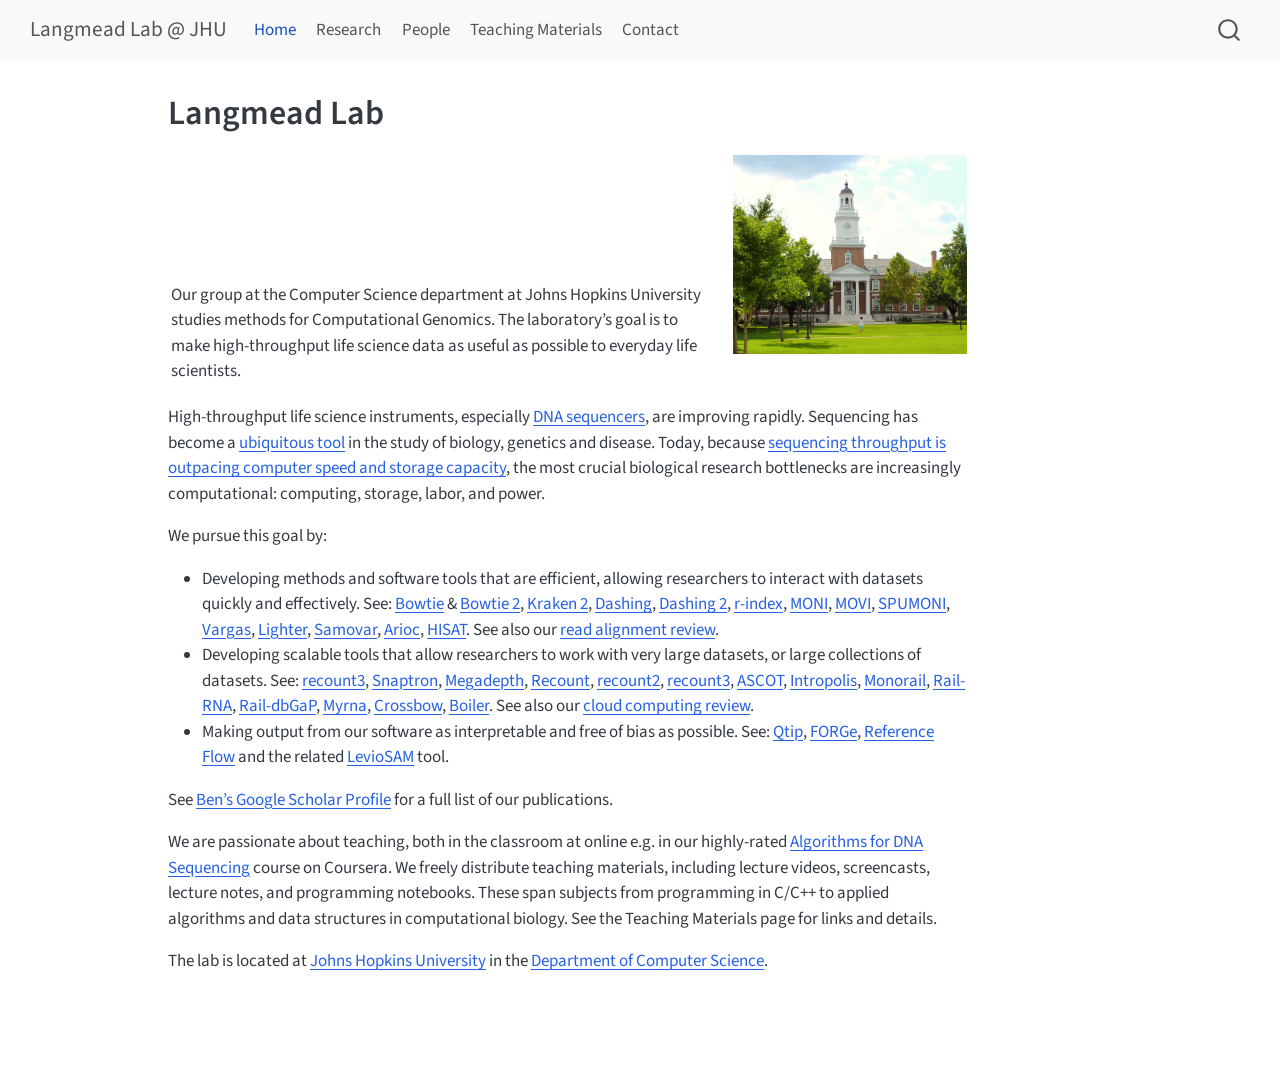
==== index.html @ 1653a985 "Built site for gh-pages" ====
<!DOCTYPE html>
<html xmlns="http://www.w3.org/1999/xhtml" lang="en" xml:lang="en"><head>

<meta charset="utf-8">
<meta name="generator" content="quarto-1.9.37">

<meta name="viewport" content="width=device-width, initial-scale=1.0, user-scalable=yes">


<title>Langmead Lab @ JHU</title>
<style>
/* Default styles provided by pandoc.
** See https://pandoc.org/MANUAL.html#variables-for-html for config info.
*/
code{white-space: pre-wrap;}
span.smallcaps{font-variant: small-caps;}
div.columns{display: flex; gap: min(4vw, 1.5em);}
div.column{flex: auto; overflow-x: auto;}
div.hanging-indent{margin-left: 1.5em; text-indent: -1.5em;}
ul.task-list{list-style: none;}
ul.task-list li input[type="checkbox"] {
  width: 0.8em;
  margin: 0 0.8em 0.2em -1em; /* quarto-specific, see https://github.com/quarto-dev/quarto-cli/issues/4556 */ 
  vertical-align: middle;
}
</style>


<script src="site_libs/quarto-nav/quarto-nav.js"></script>
<script src="site_libs/quarto-nav/headroom.min.js"></script>
<script src="site_libs/clipboard/clipboard.min.js"></script>
<script src="site_libs/quarto-search/autocomplete.umd.js"></script>
<script src="site_libs/quarto-search/fuse.min.js"></script>
<script src="site_libs/quarto-search/quarto-search.js"></script>
<meta name="quarto:offset" content="./">
<script src="site_libs/quarto-html/quarto.js" type="module"></script>
<script src="site_libs/quarto-html/tabsets/tabsets.js" type="module"></script>
<script src="site_libs/quarto-html/popper.min.js"></script>
<script src="site_libs/quarto-html/tippy.umd.min.js"></script>
<script src="site_libs/quarto-html/anchor.min.js"></script>
<link href="site_libs/quarto-html/tippy.css" rel="stylesheet">
<link href="site_libs/quarto-html/quarto-syntax-highlighting-7f8f88aac4f3542376d5c11b86a4c14d.css" rel="stylesheet" id="quarto-text-highlighting-styles">
<script src="site_libs/bootstrap/bootstrap.min.js"></script>
<link href="site_libs/bootstrap/bootstrap-icons.css" rel="stylesheet">
<link href="site_libs/bootstrap/bootstrap-3e7735b7b22659e5fa437aca0bb49075.min.css" rel="stylesheet" append-hash="true" id="quarto-bootstrap" data-mode="light">
<script id="quarto-search-options" type="application/json">{
  "location": "navbar",
  "copy-button": false,
  "collapse-after": 3,
  "panel-placement": "end",
  "type": "overlay",
  "limit": 50,
  "keyboard-shortcut": [
    "f",
    "/",
    "s"
  ],
  "show-item-context": false,
  "language": {
    "search-no-results-text": "No results",
    "search-matching-documents-text": "matching documents",
    "search-copy-link-title": "Copy link to search",
    "search-hide-matches-text": "Hide additional matches",
    "search-more-match-text": "more match in this document",
    "search-more-matches-text": "more matches in this document",
    "search-clear-button-title": "Clear",
    "search-text-placeholder": "",
    "search-detached-cancel-button-title": "Cancel",
    "search-submit-button-title": "Submit",
    "search-label": "Search"
  }
}</script>


<link rel="stylesheet" href="styles.css">
</head>

<body class="nav-fixed quarto-light">

<div id="quarto-search-results"></div>
  <header id="quarto-header" class="headroom fixed-top">
    <nav class="navbar navbar-expand-lg " data-bs-theme="dark">
      <div class="navbar-container container-fluid">
      <div class="navbar-brand-container mx-auto">
    <a class="navbar-brand" href="./index.html">
    <span class="navbar-title">Langmead Lab @ JHU</span>
    </a>
  </div>
            <div id="quarto-search" class="" title="Search"></div>
          <button class="navbar-toggler" type="button" data-bs-toggle="collapse" data-bs-target="#navbarCollapse" aria-controls="navbarCollapse" role="menu" aria-expanded="false" aria-label="Toggle navigation" onclick="if (window.quartoToggleHeadroom) { window.quartoToggleHeadroom(); }">
  <span class="navbar-toggler-icon"></span>
</button>
          <div class="collapse navbar-collapse" id="navbarCollapse">
            <ul class="navbar-nav navbar-nav-scroll me-auto">
  <li class="nav-item">
    <a class="nav-link active" href="./index.html" aria-current="page"> 
<span class="menu-text">Home</span></a>
  </li>  
  <li class="nav-item">
    <a class="nav-link" href="./research.html"> 
<span class="menu-text">Research</span></a>
  </li>  
  <li class="nav-item">
    <a class="nav-link" href="./people.html"> 
<span class="menu-text">People</span></a>
  </li>  
  <li class="nav-item">
    <a class="nav-link" href="./teaching.html"> 
<span class="menu-text">Teaching Materials</span></a>
  </li>  
  <li class="nav-item">
    <a class="nav-link" href="./contact.html"> 
<span class="menu-text">Contact</span></a>
  </li>  
</ul>
          </div> <!-- /navcollapse -->
            <div class="quarto-navbar-tools">
</div>
      </div> <!-- /container-fluid -->
    </nav>
</header>
<!-- content -->
<div id="quarto-content" class="quarto-container page-columns page-rows-contents page-layout-article page-navbar">
<!-- sidebar -->
<!-- margin-sidebar -->
    <div id="quarto-margin-sidebar" class="sidebar margin-sidebar zindex-bottom">
        
    </div>
<!-- main -->
<main class="content" id="quarto-document-content"><header id="title-block-header" class="quarto-title-block"><h1 class="title display-7">Langmead Lab</h1></header>




<div class="profile-header quarto-layout-panel" data-layout="[70,30]">
<div class="quarto-layout-row quarto-layout-valign-bottom">
<section id="langmead-lab" class="level1 quarto-layout-cell" style="flex-basis: 70.0%;justify-content: flex-start;">

<p>Our group at the Computer Science department at Johns Hopkins University studies methods for Computational Genomics. The laboratory’s goal is to make high-throughput life science data as useful as possible to everyday life scientists.</p>
</section>
<div class="quarto-layout-cell" style="flex-basis: 30.0%;justify-content: center;">
<div class="quarto-figure quarto-figure-center">
<figure class="figure">
<p><img src="images/JHU_image.jpg" class="profile-pic img-fluid quarto-figure quarto-figure-center figure-img"></p>
</figure>
</div>
</div>
</div>
</div>
<p>High-throughput life science instruments, especially <a href="http://en.wikipedia.org/wiki/DNA_sequencing">DNA sequencers</a>, are improving rapidly. Sequencing has become a <a href="http://www.nature.com/nrg/series/nextgeneration/index.html">ubiquitous tool</a> in the study of biology, genetics and disease. Today, because <a href="https://www.science.org/doi/10.1126/science.331.6018.728">sequencing throughput is outpacing computer speed and storage capacity</a>, the most crucial biological research bottlenecks are increasingly computational: computing, storage, labor, and power.</p>
<p>We pursue this goal by:</p>
<ul>
<li>Developing methods and software tools that are efficient, allowing researchers to interact with datasets quickly and effectively. See: <a href="http://bowtie-bio.sourceforge.net/">Bowtie</a> &amp; <a href="http://bowtie-bio.sourceforge.net/bowtie2">Bowtie 2</a>, <a href="https://github.com/DerrickWood/kraken2/wiki">Kraken 2</a>, <a href="https://github.com/dnbaker/dashing">Dashing</a>, <a href="https://github.com/dnbaker/dashing2">Dashing 2</a>, <a href="https://github.com/alshai/r-index">r-index</a>, <a href="https://github.com/maxrossi91/moni">MONI</a>, <a href="https://github.com/mohsenzakeri/Movi">MOVI</a>, <a href="https://github.com/oma219/spumoni" title="SPUMONI 1&amp;2">SPUMONI</a>, <a href="https://github.com/langmead-lab/vargas">Vargas</a>, <a href="https://github.com/mourisl/Lighter">Lighter</a>, <a href="https://github.com/cdarby/samovar">Samovar</a>, <a href="https://github.com/RWilton/Arioc">Arioc</a>, <a href="https://github.com/DaehwanKimLab/hisat">HISAT</a>. See also our <a href="https://www.annualreviews.org/doi/abs/10.1146/annurev-genom-090413-025358">read alignment review</a>.</li>
<li>Developing scalable tools that allow researchers to work with very large datasets, or large collections of datasets. See: <a href="https://rna.recount.bio/">recount3</a>, <a href="https://snaptron.cs.jhu.edu/">Snaptron</a>, <a href="https://github.com/ChristopherWilks/megadepth">Megadepth</a>, <a href="https://bowtie-bio.sourceforge.net/recount/">Recount</a>, <a href="https://jhubiostatistics.shinyapps.io/recount/">recount2</a>, <a href="https://rna.recount.bio/">recount3</a>, <a href="http://ascot.cs.jhu.edu/">ASCOT</a>, <a href="https://github.com/nellore/intropolis">Intropolis</a>, <a href="https://github.com/langmead-lab/monorail-external">Monorail</a>, <a href="https://github.com/nellore/rail">Rail-RNA</a>, <a href="https://github.com/nellore/rail-dbgap">Rail-dbGaP</a>, <a href="https://bowtie-bio.sourceforge.net/myrna/index.shtml">Myrna</a>, <a href="https://bowtie-bio.sourceforge.net/crossbow/index.shtml">Crossbow</a>, <a href="https://github.com/jpritt/boiler">Boiler</a>. See also our <a href="https://www.nature.com/articles/nrg.2017.113">cloud computing review</a>.</li>
<li>Making output from our software as interpretable and free of bias as possible. See: <a href="https://github.com/BenLangmead/qtip">Qtip</a>, <a href="https://github.com/langmead-lab/FORGe">FORGe</a>, <a href="https://github.com/langmead-lab/reference_flow">Reference Flow</a> and the related <a href="https://github.com/alshai/levioSAM">LevioSAM</a> tool.</li>
</ul>
<p>See <a href="https://scholar.google.com/citations?user=2JMaTKsAAAAJ&amp;hl=en">Ben’s Google Scholar Profile</a> for a full list of our publications.</p>
<p>We are passionate about teaching, both in the classroom at online e.g.&nbsp;in our highly-rated <a href="https://www.coursera.org/learn/dna-sequencing">Algorithms for DNA Sequencing</a> course on Coursera. We freely distribute teaching materials, including lecture videos, screencasts, lecture notes, and programming notebooks. These span subjects from programming in C/C++ to applied algorithms and data structures in computational biology. See the Teaching Materials page for links and details.</p>
<p>The lab is located at <a href="https://www.jhu.edu/">Johns Hopkins University</a> in the <a href="https://www.cs.jhu.edu/">Department of Computer Science</a>.</p>



</main> <!-- /main -->
<script id="quarto-html-after-body" type="application/javascript">
  window.document.addEventListener("DOMContentLoaded", function (event) {
    const icon = "";
    const anchorJS = new window.AnchorJS();
    anchorJS.options = {
      placement: 'right',
      icon: icon
    };
    anchorJS.add('.anchored');
    const isCodeAnnotation = (el) => {
      for (const clz of el.classList) {
        if (clz.startsWith('code-annotation-')) {                     
          return true;
        }
      }
      return false;
    }
    const onCopySuccess = function(e) {
      // button target
      const button = e.trigger;
      // don't keep focus
      button.blur();
      // flash "checked"
      button.classList.add('code-copy-button-checked');
      var currentTitle = button.getAttribute("title");
      button.setAttribute("title", "Copied!");
      let tooltip;
      if (window.bootstrap) {
        button.setAttribute("data-bs-toggle", "tooltip");
        button.setAttribute("data-bs-placement", "left");
        button.setAttribute("data-bs-title", "Copied!");
        tooltip = new bootstrap.Tooltip(button, 
          { trigger: "manual", 
            customClass: "code-copy-button-tooltip",
            offset: [0, -8]});
        tooltip.show();    
      }
      setTimeout(function() {
        if (tooltip) {
          tooltip.hide();
          button.removeAttribute("data-bs-title");
          button.removeAttribute("data-bs-toggle");
          button.removeAttribute("data-bs-placement");
        }
        button.setAttribute("title", currentTitle);
        button.classList.remove('code-copy-button-checked');
      }, 1000);
      // clear code selection
      e.clearSelection();
    }
    const getTextToCopy = function(trigger) {
      const outerScaffold = trigger.parentElement.cloneNode(true);
      const codeEl = outerScaffold.querySelector('code');
      for (const childEl of codeEl.children) {
        if (isCodeAnnotation(childEl)) {
          childEl.remove();
        }
      }
      return codeEl.innerText;
    }
    const clipboard = new window.ClipboardJS('.code-copy-button:not([data-in-quarto-modal])', {
      text: getTextToCopy
    });
    clipboard.on('success', onCopySuccess);
    if (window.document.getElementById('quarto-embedded-source-code-modal')) {
      const clipboardModal = new window.ClipboardJS('.code-copy-button[data-in-quarto-modal]', {
        text: getTextToCopy,
        container: window.document.getElementById('quarto-embedded-source-code-modal')
      });
      clipboardModal.on('success', onCopySuccess);
    }
      var localhostRegex = new RegExp(/^(?:http|https):\/\/localhost\:?[0-9]*\//);
      var mailtoRegex = new RegExp(/^mailto:/);
        var filterRegex = new RegExp("https:\/\/www\.langmead-lab\.org");
      var isInternal = (href) => {
          return filterRegex.test(href) || localhostRegex.test(href) || mailtoRegex.test(href);
      }
      // Inspect non-navigation links and adorn them if external
     var links = window.document.querySelectorAll('a[href]:not(.nav-link):not(.navbar-brand):not(.toc-action):not(.sidebar-link):not(.sidebar-item-toggle):not(.pagination-link):not(.no-external):not([aria-hidden]):not(.dropdown-item):not(.quarto-navigation-tool):not(.about-link)');
      for (var i=0; i<links.length; i++) {
        const link = links[i];
        if (!isInternal(link.href)) {
          // undo the damage that might have been done by quarto-nav.js in the case of
          // links that we want to consider external
          if (link.dataset.originalHref !== undefined) {
            link.href = link.dataset.originalHref;
          }
        }
      }
    function tippyHover(el, contentFn, onTriggerFn, onUntriggerFn) {
      const config = {
        allowHTML: true,
        maxWidth: 500,
        delay: 100,
        arrow: false,
        appendTo: function(el) {
            return el.parentElement;
        },
        interactive: true,
        interactiveBorder: 10,
        theme: 'quarto',
        placement: 'bottom-start',
      };
      if (contentFn) {
        config.content = contentFn;
      }
      if (onTriggerFn) {
        config.onTrigger = onTriggerFn;
      }
      if (onUntriggerFn) {
        config.onUntrigger = onUntriggerFn;
      }
      window.tippy(el, config); 
    }
    const noterefs = window.document.querySelectorAll('a[role="doc-noteref"]');
    for (var i=0; i<noterefs.length; i++) {
      const ref = noterefs[i];
      tippyHover(ref, function() {
        // use id or data attribute instead here
        let href = ref.getAttribute('data-footnote-href') || ref.getAttribute('href');
        try { href = new URL(href).hash; } catch {}
        const id = href.replace(/^#\/?/, "");
        const note = window.document.getElementById(id);
        if (note) {
          return note.innerHTML;
        } else {
          return "";
        }
      });
    }
    const xrefs = window.document.querySelectorAll('a.quarto-xref');
    const processXRef = (id, note) => {
      // Strip column container classes
      const stripColumnClz = (el) => {
        el.classList.remove("page-full", "page-columns");
        if (el.children) {
          for (const child of el.children) {
            stripColumnClz(child);
          }
        }
      }
      stripColumnClz(note)
      if (id === null || id.startsWith('sec-')) {
        // Special case sections, only their first couple elements
        const container = document.createElement("div");
        if (note.children && note.children.length > 2) {
          container.appendChild(note.children[0].cloneNode(true));
          for (let i = 1; i < note.children.length; i++) {
            const child = note.children[i];
            if (child.tagName === "P" && child.innerText === "") {
              continue;
            } else {
              container.appendChild(child.cloneNode(true));
              break;
            }
          }
          if (window.Quarto?.typesetMath) {
            window.Quarto.typesetMath(container);
          }
          return container.innerHTML
        } else {
          if (window.Quarto?.typesetMath) {
            window.Quarto.typesetMath(note);
          }
          return note.innerHTML;
        }
      } else {
        // Remove any anchor links if they are present
        const anchorLink = note.querySelector('a.anchorjs-link');
        if (anchorLink) {
          anchorLink.remove();
        }
        if (window.Quarto?.typesetMath) {
          window.Quarto.typesetMath(note);
        }
        if (note.classList.contains("callout")) {
          return note.outerHTML;
        } else {
          return note.innerHTML;
        }
      }
    }
    for (var i=0; i<xrefs.length; i++) {
      const xref = xrefs[i];
      tippyHover(xref, undefined, function(instance) {
        instance.disable();
        let url = xref.getAttribute('href');
        let hash = undefined; 
        if (url.startsWith('#')) {
          hash = url;
        } else {
          try { hash = new URL(url).hash; } catch {}
        }
        if (hash) {
          const id = hash.replace(/^#\/?/, "");
          const note = window.document.getElementById(id);
          if (note !== null) {
            try {
              const html = processXRef(id, note.cloneNode(true));
              instance.setContent(html);
            } finally {
              instance.enable();
              instance.show();
            }
          } else {
            // See if we can fetch this
            fetch(url.split('#')[0])
            .then(res => res.text())
            .then(html => {
              const parser = new DOMParser();
              const htmlDoc = parser.parseFromString(html, "text/html");
              const note = htmlDoc.getElementById(id);
              if (note !== null) {
                const html = processXRef(id, note);
                instance.setContent(html);
              } 
            }).finally(() => {
              instance.enable();
              instance.show();
            });
          }
        } else {
          // See if we can fetch a full url (with no hash to target)
          // This is a special case and we should probably do some content thinning / targeting
          fetch(url)
          .then(res => res.text())
          .then(html => {
            const parser = new DOMParser();
            const htmlDoc = parser.parseFromString(html, "text/html");
            const note = htmlDoc.querySelector('main.content');
            if (note !== null) {
              // This should only happen for chapter cross references
              // (since there is no id in the URL)
              // remove the first header
              if (note.children.length > 0 && note.children[0].tagName === "HEADER") {
                note.children[0].remove();
              }
              const html = processXRef(null, note);
              instance.setContent(html);
            } 
          }).finally(() => {
            instance.enable();
            instance.show();
          });
        }
      }, function(instance) {
      });
    }
        let selectedAnnoteEl;
        const selectorForAnnotation = ( cell, annotation) => {
          let cellAttr = 'data-code-cell="' + cell + '"';
          let lineAttr = 'data-code-annotation="' +  annotation + '"';
          const selector = 'span[' + cellAttr + '][' + lineAttr + ']';
          return selector;
        }
        const selectCodeLines = (annoteEl) => {
          const doc = window.document;
          const targetCell = annoteEl.getAttribute("data-target-cell");
          const targetAnnotation = annoteEl.getAttribute("data-target-annotation");
          const annoteSpan = window.document.querySelector(selectorForAnnotation(targetCell, targetAnnotation));
          const lines = annoteSpan.getAttribute("data-code-lines").split(",");
          const lineIds = lines.map((line) => {
            return targetCell + "-" + line;
          })
          let top = null;
          let height = null;
          let parent = null;
          if (lineIds.length > 0) {
              //compute the position of the single el (top and bottom and make a div)
              const el = window.document.getElementById(lineIds[0]);
              top = el.offsetTop;
              height = el.offsetHeight;
              parent = el.parentElement.parentElement;
            if (lineIds.length > 1) {
              const lastEl = window.document.getElementById(lineIds[lineIds.length - 1]);
              const bottom = lastEl.offsetTop + lastEl.offsetHeight;
              height = bottom - top;
            }
            if (top !== null && height !== null && parent !== null) {
              // cook up a div (if necessary) and position it 
              let div = window.document.getElementById("code-annotation-line-highlight");
              if (div === null) {
                div = window.document.createElement("div");
                div.setAttribute("id", "code-annotation-line-highlight");
                div.style.position = 'absolute';
                parent.appendChild(div);
              }
              div.style.top = top - 2 + "px";
              div.style.height = height + 4 + "px";
              div.style.left = 0;
              let gutterDiv = window.document.getElementById("code-annotation-line-highlight-gutter");
              if (gutterDiv === null) {
                gutterDiv = window.document.createElement("div");
                gutterDiv.setAttribute("id", "code-annotation-line-highlight-gutter");
                gutterDiv.style.position = 'absolute';
                const codeCell = window.document.getElementById(targetCell);
                const gutter = codeCell.querySelector('.code-annotation-gutter');
                gutter.appendChild(gutterDiv);
              }
              gutterDiv.style.top = top - 2 + "px";
              gutterDiv.style.height = height + 4 + "px";
            }
            selectedAnnoteEl = annoteEl;
          }
        };
        const unselectCodeLines = () => {
          const elementsIds = ["code-annotation-line-highlight", "code-annotation-line-highlight-gutter"];
          elementsIds.forEach((elId) => {
            const div = window.document.getElementById(elId);
            if (div) {
              div.remove();
            }
          });
          selectedAnnoteEl = undefined;
        };
          // Handle positioning of the toggle
      window.addEventListener(
        "resize",
        throttle(() => {
          elRect = undefined;
          if (selectedAnnoteEl) {
            selectCodeLines(selectedAnnoteEl);
          }
        }, 10)
      );
      function throttle(fn, ms) {
      let throttle = false;
      let timer;
        return (...args) => {
          if(!throttle) { // first call gets through
              fn.apply(this, args);
              throttle = true;
          } else { // all the others get throttled
              if(timer) clearTimeout(timer); // cancel #2
              timer = setTimeout(() => {
                fn.apply(this, args);
                timer = throttle = false;
              }, ms);
          }
        };
      }
        // Attach click handler to the DT
        const annoteDls = window.document.querySelectorAll('dt[data-target-cell]');
        for (const annoteDlNode of annoteDls) {
          annoteDlNode.addEventListener('click', (event) => {
            const clickedEl = event.target;
            if (clickedEl !== selectedAnnoteEl) {
              unselectCodeLines();
              const activeEl = window.document.querySelector('dt[data-target-cell].code-annotation-active');
              if (activeEl) {
                activeEl.classList.remove('code-annotation-active');
              }
              selectCodeLines(clickedEl);
              clickedEl.classList.add('code-annotation-active');
            } else {
              // Unselect the line
              unselectCodeLines();
              clickedEl.classList.remove('code-annotation-active');
            }
          });
        }
    const findCites = (el) => {
      const parentEl = el.parentElement;
      if (parentEl) {
        const cites = parentEl.dataset.cites;
        if (cites) {
          return {
            el,
            cites: cites.split(' ')
          };
        } else {
          return findCites(el.parentElement)
        }
      } else {
        return undefined;
      }
    };
    var bibliorefs = window.document.querySelectorAll('a[role="doc-biblioref"]');
    for (var i=0; i<bibliorefs.length; i++) {
      const ref = bibliorefs[i];
      const citeInfo = findCites(ref);
      if (citeInfo) {
        tippyHover(citeInfo.el, function() {
          var popup = window.document.createElement('div');
          citeInfo.cites.forEach(function(cite) {
            var citeDiv = window.document.createElement('div');
            citeDiv.classList.add('hanging-indent');
            citeDiv.classList.add('csl-entry');
            var biblioDiv = window.document.getElementById('ref-' + cite);
            if (biblioDiv) {
              citeDiv.innerHTML = biblioDiv.innerHTML;
            }
            popup.appendChild(citeDiv);
          });
          return popup.innerHTML;
        });
      }
    }
  });
  </script>
</div> <!-- /content -->




</body></html>
---- site_libs/quarto-html/tippy.css ----
.tippy-box[data-animation=fade][data-state=hidden]{opacity:0}[data-tippy-root]{max-width:calc(100vw - 10px)}.tippy-box{position:relative;background-color:#333;color:#fff;border-radius:4px;font-size:14px;line-height:1.4;white-space:normal;outline:0;transition-property:transform,visibility,opacity}.tippy-box[data-placement^=top]>.tippy-arrow{bottom:0}.tippy-box[data-placement^=top]>.tippy-arrow:before{bottom:-7px;left:0;border-width:8px 8px 0;border-top-color:initial;transform-origin:center top}.tippy-box[data-placement^=bottom]>.tippy-arrow{top:0}.tippy-box[data-placement^=bottom]>.tippy-arrow:before{top:-7px;left:0;border-width:0 8px 8px;border-bottom-color:initial;transform-origin:center bottom}.tippy-box[data-placement^=left]>.tippy-arrow{right:0}.tippy-box[data-placement^=left]>.tippy-arrow:before{border-width:8px 0 8px 8px;border-left-color:initial;right:-7px;transform-origin:center left}.tippy-box[data-placement^=right]>.tippy-arrow{left:0}.tippy-box[data-placement^=right]>.tippy-arrow:before{left:-7px;border-width:8px 8px 8px 0;border-right-color:initial;transform-origin:center right}.tippy-box[data-inertia][data-state=visible]{transition-timing-function:cubic-bezier(.54,1.5,.38,1.11)}.tippy-arrow{width:16px;height:16px;color:#333}.tippy-arrow:before{content:"";position:absolute;border-color:transparent;border-style:solid}.tippy-content{position:relative;padding:5px 9px;z-index:1}
---- site_libs/quarto-html/quarto-syntax-highlighting-7f8f88aac4f3542376d5c11b86a4c14d.css ----
/* quarto syntax highlight colors */
:root {
  --quarto-hl-ot-color: #003B4F;
  --quarto-hl-at-color: #657422;
  --quarto-hl-ss-color: #20794D;
  --quarto-hl-an-color: #5E5E5E;
  --quarto-hl-fu-color: #4758AB;
  --quarto-hl-st-color: #20794D;
  --quarto-hl-cf-color: #003B4F;
  --quarto-hl-op-color: #5E5E5E;
  --quarto-hl-er-color: #AD0000;
  --quarto-hl-bn-color: #AD0000;
  --quarto-hl-al-color: #AD0000;
  --quarto-hl-va-color: #111111;
  --quarto-hl-bu-color: inherit;
  --quarto-hl-ex-color: inherit;
  --quarto-hl-pp-color: #AD0000;
  --quarto-hl-in-color: #5E5E5E;
  --quarto-hl-vs-color: #20794D;
  --quarto-hl-wa-color: #5E5E5E;
  --quarto-hl-do-color: #5E5E5E;
  --quarto-hl-im-color: #00769E;
  --quarto-hl-ch-color: #20794D;
  --quarto-hl-dt-color: #AD0000;
  --quarto-hl-fl-color: #AD0000;
  --quarto-hl-co-color: #5E5E5E;
  --quarto-hl-cv-color: #5E5E5E;
  --quarto-hl-cn-color: #8f5902;
  --quarto-hl-sc-color: #5E5E5E;
  --quarto-hl-dv-color: #AD0000;
  --quarto-hl-kw-color: #003B4F;
}

/* other quarto variables */
:root {
  --quarto-font-monospace: SFMono-Regular, Menlo, Monaco, Consolas, "Liberation Mono", "Courier New", monospace;
}

/* syntax highlight based on Pandoc's rules */
pre > code.sourceCode > span {
  color: #003B4F;
}

code.sourceCode > span {
  color: #003B4F;
}

div.sourceCode,
div.sourceCode pre.sourceCode {
  color: #003B4F;
}

/* Normal */
code span {
  color: #003B4F;
}

/* Alert */
code span.al {
  color: #AD0000;
  font-style: inherit;
}

/* Annotation */
code span.an {
  color: #5E5E5E;
  font-style: inherit;
}

/* Attribute */
code span.at {
  color: #657422;
  font-style: inherit;
}

/* BaseN */
code span.bn {
  color: #AD0000;
  font-style: inherit;
}

/* BuiltIn */
code span.bu {
  font-style: inherit;
}

/* ControlFlow */
code span.cf {
  color: #003B4F;
  font-weight: bold;
  font-style: inherit;
}

/* Char */
code span.ch {
  color: #20794D;
  font-style: inherit;
}

/* Constant */
code span.cn {
  color: #8f5902;
  font-style: inherit;
}

/* Comment */
code span.co {
  color: #5E5E5E;
  font-style: inherit;
}

/* CommentVar */
code span.cv {
  color: #5E5E5E;
  font-style: italic;
}

/* Documentation */
code span.do {
  color: #5E5E5E;
  font-style: italic;
}

/* DataType */
code span.dt {
  color: #AD0000;
  font-style: inherit;
}

/* DecVal */
code span.dv {
  color: #AD0000;
  font-style: inherit;
}

/* Error */
code span.er {
  color: #AD0000;
  font-style: inherit;
}

/* Extension */
code span.ex {
  font-style: inherit;
}

/* Float */
code span.fl {
  color: #AD0000;
  font-style: inherit;
}

/* Function */
code span.fu {
  color: #4758AB;
  font-style: inherit;
}

/* Import */
code span.im {
  color: #00769E;
  font-style: inherit;
}

/* Information */
code span.in {
  color: #5E5E5E;
  font-style: inherit;
}

/* Keyword */
code span.kw {
  color: #003B4F;
  font-weight: bold;
  font-style: inherit;
}

/* Operator */
code span.op {
  color: #5E5E5E;
  font-style: inherit;
}

/* Other */
code span.ot {
  color: #003B4F;
  font-style: inherit;
}

/* Preprocessor */
code span.pp {
  color: #AD0000;
  font-style: inherit;
}

/* SpecialChar */
code span.sc {
  color: #5E5E5E;
  font-style: inherit;
}

/* SpecialString */
code span.ss {
  color: #20794D;
  font-style: inherit;
}

/* String */
code span.st {
  color: #20794D;
  font-style: inherit;
}

/* Variable */
code span.va {
  color: #111111;
  font-style: inherit;
}

/* VerbatimString */
code span.vs {
  color: #20794D;
  font-style: inherit;
}

/* Warning */
code span.wa {
  color: #5E5E5E;
  font-style: italic;
}

.prevent-inlining {
  content: "</";
}

/*# sourceMappingURL=789ad8cd35626ba772517505b42a116e.css.map */
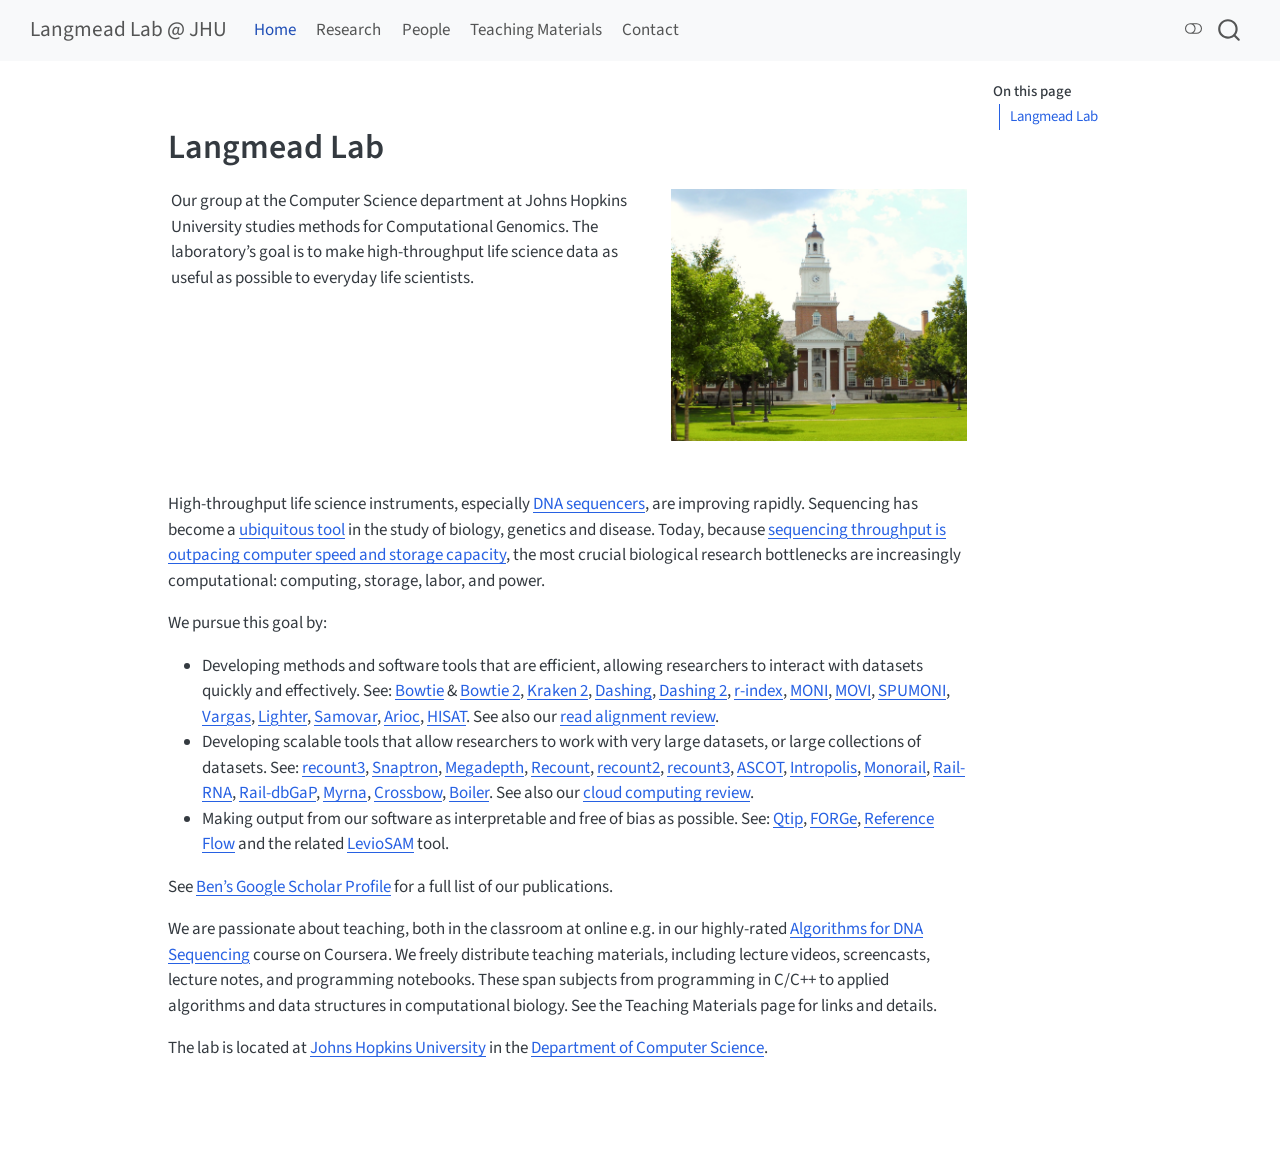
==== commit 570822ce: "Built site for gh-pages" ====
--- a/index.html
+++ b/index.html
@@ -33,16 +33,21 @@
 <script src="site_libs/quarto-search/fuse.min.js"></script>
 <script src="site_libs/quarto-search/quarto-search.js"></script>
 <meta name="quarto:offset" content="./">
+<link href="./images/favicon.svg" rel="icon" type="image/svg+xml">
 <script src="site_libs/quarto-html/quarto.js" type="module"></script>
 <script src="site_libs/quarto-html/tabsets/tabsets.js" type="module"></script>
 <script src="site_libs/quarto-html/popper.min.js"></script>
 <script src="site_libs/quarto-html/tippy.umd.min.js"></script>
 <script src="site_libs/quarto-html/anchor.min.js"></script>
 <link href="site_libs/quarto-html/tippy.css" rel="stylesheet">
-<link href="site_libs/quarto-html/quarto-syntax-highlighting-7f8f88aac4f3542376d5c11b86a4c14d.css" rel="stylesheet" id="quarto-text-highlighting-styles">
+<link href="site_libs/quarto-html/quarto-syntax-highlighting-7f8f88aac4f3542376d5c11b86a4c14d.css" rel="stylesheet" class="quarto-color-scheme" id="quarto-text-highlighting-styles">
+<link href="site_libs/quarto-html/quarto-syntax-highlighting-dark-d0ae9245876894da5ac7e18953ecc5cc.css" rel="stylesheet" class="quarto-color-scheme quarto-color-alternate" id="quarto-text-highlighting-styles">
+<link href="site_libs/quarto-html/quarto-syntax-highlighting-7f8f88aac4f3542376d5c11b86a4c14d.css" rel="stylesheet" class="quarto-color-scheme-extra" id="quarto-text-highlighting-styles">
 <script src="site_libs/bootstrap/bootstrap.min.js"></script>
 <link href="site_libs/bootstrap/bootstrap-icons.css" rel="stylesheet">
-<link href="site_libs/bootstrap/bootstrap-3e7735b7b22659e5fa437aca0bb49075.min.css" rel="stylesheet" append-hash="true" id="quarto-bootstrap" data-mode="light">
+<link href="site_libs/bootstrap/bootstrap-3e7735b7b22659e5fa437aca0bb49075.min.css" rel="stylesheet" append-hash="true" class="quarto-color-scheme" id="quarto-bootstrap" data-mode="light">
+<link href="site_libs/bootstrap/bootstrap-dark-b9e9b0af3005a2810d15fa088a586432.min.css" rel="stylesheet" append-hash="true" class="quarto-color-scheme quarto-color-alternate" id="quarto-bootstrap" data-mode="dark">
+<link href="site_libs/bootstrap/bootstrap-3e7735b7b22659e5fa437aca0bb49075.min.css" rel="stylesheet" append-hash="true" class="quarto-color-scheme-extra" id="quarto-bootstrap" data-mode="light">
 <script id="quarto-search-options" type="application/json">{
   "location": "navbar",
   "copy-button": false,
@@ -75,7 +80,169 @@
 <link rel="stylesheet" href="styles.css">
 </head>
 
-<body class="nav-fixed quarto-light">
+<body class="nav-fixed quarto-light"><script id="quarto-html-before-body" type="application/javascript">
+    const toggleBodyColorMode = (bsSheetEl) => {
+      const mode = bsSheetEl.getAttribute("data-mode");
+      const bodyEl = window.document.querySelector("body");
+      if (mode === "dark") {
+        bodyEl.classList.add("quarto-dark");
+        bodyEl.classList.remove("quarto-light");
+      } else {
+        bodyEl.classList.add("quarto-light");
+        bodyEl.classList.remove("quarto-dark");
+      }
+    }
+    const toggleBodyColorPrimary = () => {
+      const bsSheetEl = window.document.querySelector("link#quarto-bootstrap:not([rel=disabled-stylesheet])");
+      if (bsSheetEl) {
+        toggleBodyColorMode(bsSheetEl);
+      }
+    }
+    const setColorSchemeToggle = (alternate) => {
+      const toggles = window.document.querySelectorAll('.quarto-color-scheme-toggle');
+      for (let i=0; i < toggles.length; i++) {
+        const toggle = toggles[i];
+        if (toggle) {
+          if (alternate) {
+            toggle.classList.add("alternate");
+          } else {
+            toggle.classList.remove("alternate");
+          }
+        }
+      }
+    };
+    const toggleColorMode = (alternate) => {
+      // Switch the stylesheets
+      const primaryStylesheets = window.document.querySelectorAll('link.quarto-color-scheme:not(.quarto-color-alternate)');
+      const alternateStylesheets = window.document.querySelectorAll('link.quarto-color-scheme.quarto-color-alternate');
+      manageTransitions('#quarto-margin-sidebar .nav-link', false);
+      if (alternate) {
+        // note: dark is layered on light, we don't disable primary!
+        enableStylesheet(alternateStylesheets);
+        for (const sheetNode of alternateStylesheets) {
+          if (sheetNode.id === "quarto-bootstrap") {
+            toggleBodyColorMode(sheetNode);
+          }
+        }
+      } else {
+        disableStylesheet(alternateStylesheets);
+        enableStylesheet(primaryStylesheets)
+        toggleBodyColorPrimary();
+      }
+      manageTransitions('#quarto-margin-sidebar .nav-link', true);
+      // Switch the toggles
+      setColorSchemeToggle(alternate)
+      // Hack to workaround the fact that safari doesn't
+      // properly recolor the scrollbar when toggling (#1455)
+      if (navigator.userAgent.indexOf('Safari') > 0 && navigator.userAgent.indexOf('Chrome') == -1) {
+        manageTransitions("body", false);
+        window.scrollTo(0, 1);
+        setTimeout(() => {
+          window.scrollTo(0, 0);
+          manageTransitions("body", true);
+        }, 40);
+      }
+    }
+    const disableStylesheet = (stylesheets) => {
+      for (let i=0; i < stylesheets.length; i++) {
+        const stylesheet = stylesheets[i];
+        stylesheet.rel = 'disabled-stylesheet';
+      }
+    }
+    const enableStylesheet = (stylesheets) => {
+      for (let i=0; i < stylesheets.length; i++) {
+        const stylesheet = stylesheets[i];
+        if(stylesheet.rel !== 'stylesheet') { // for Chrome, which will still FOUC without this check
+          stylesheet.rel = 'stylesheet';
+        }
+      }
+    }
+    const manageTransitions = (selector, allowTransitions) => {
+      const els = window.document.querySelectorAll(selector);
+      for (let i=0; i < els.length; i++) {
+        const el = els[i];
+        if (allowTransitions) {
+          el.classList.remove('notransition');
+        } else {
+          el.classList.add('notransition');
+        }
+      }
+    }
+    const isFileUrl = () => {
+      return window.location.protocol === 'file:';
+    }
+    const hasAlternateSentinel = () => {
+      let styleSentinel = getColorSchemeSentinel();
+      if (styleSentinel !== null) {
+        return styleSentinel === "alternate";
+      } else {
+        return false;
+      }
+    }
+    const setStyleSentinel = (alternate) => {
+      const value = alternate ? "alternate" : "default";
+      if (!isFileUrl()) {
+        window.localStorage.setItem("quarto-color-scheme", value);
+      } else {
+        localAlternateSentinel = value;
+      }
+    }
+    const getColorSchemeSentinel = () => {
+      if (!isFileUrl()) {
+        const storageValue = window.localStorage.getItem("quarto-color-scheme");
+        return storageValue != null ? storageValue : localAlternateSentinel;
+      } else {
+        return localAlternateSentinel;
+      }
+    }
+    const toggleGiscusIfUsed = (isAlternate, darkModeDefault) => {
+      const baseTheme = document.querySelector('#giscus-base-theme')?.value ?? 'light';
+      const alternateTheme = document.querySelector('#giscus-alt-theme')?.value ?? 'dark';
+      let newTheme = '';
+      if(authorPrefersDark) {
+        newTheme = isAlternate ? baseTheme : alternateTheme;
+      } else {
+        newTheme = isAlternate ? alternateTheme : baseTheme;
+      }
+      const changeGiscusTheme = () => {
+        // From: https://github.com/giscus/giscus/issues/336
+        const sendMessage = (message) => {
+          const iframe = document.querySelector('iframe.giscus-frame');
+          if (!iframe) return;
+          iframe.contentWindow.postMessage({ giscus: message }, 'https://giscus.app');
+        }
+        sendMessage({
+          setConfig: {
+            theme: newTheme
+          }
+        });
+      }
+      const isGiscussLoaded = window.document.querySelector('iframe.giscus-frame') !== null;
+      if (isGiscussLoaded) {
+        changeGiscusTheme();
+      }
+    };
+    const authorPrefersDark = false;
+    const darkModeDefault = authorPrefersDark;
+      document.querySelector('link#quarto-text-highlighting-styles.quarto-color-scheme-extra').rel = 'disabled-stylesheet';
+      document.querySelector('link#quarto-bootstrap.quarto-color-scheme-extra').rel = 'disabled-stylesheet';
+    let localAlternateSentinel = darkModeDefault ? 'alternate' : 'default';
+    // Dark / light mode switch
+    window.quartoToggleColorScheme = () => {
+      // Read the current dark / light value
+      let toAlternate = !hasAlternateSentinel();
+      toggleColorMode(toAlternate);
+      setStyleSentinel(toAlternate);
+      toggleGiscusIfUsed(toAlternate, darkModeDefault);
+      window.dispatchEvent(new Event('resize'));
+    };
+    // Switch to dark mode if need be
+    if (hasAlternateSentinel()) {
+      toggleColorMode(true);
+    } else {
+      toggleColorMode(false);
+    }
+  </script>
 
 <div id="quarto-search-results"></div>
   <header id="quarto-header" class="headroom fixed-top">
@@ -115,6 +282,7 @@
 </ul>
           </div> <!-- /navcollapse -->
             <div class="quarto-navbar-tools">
+  <a href="" class="quarto-color-scheme-toggle quarto-navigation-tool  px-1" onclick="window.quartoToggleColorScheme(); return false;" title="Toggle dark mode"><i class="bi"></i></a>
 </div>
       </div> <!-- /container-fluid -->
     </nav>
@@ -123,22 +291,30 @@
 <div id="quarto-content" class="quarto-container page-columns page-rows-contents page-layout-article page-navbar">
 <!-- sidebar -->
 <!-- margin-sidebar -->
-    <div id="quarto-margin-sidebar" class="sidebar margin-sidebar zindex-bottom">
-        
+    <div id="quarto-margin-sidebar" class="sidebar margin-sidebar">
+        <nav id="TOC" role="doc-toc" class="toc-active">
+    <h2 id="toc-title">On this page</h2>
+   
+  <ul>
+  <li><a href="#langmead-lab" id="toc-langmead-lab" class="nav-link active" data-scroll-target="#langmead-lab">Langmead Lab</a></li>
+  </ul>
+</nav>
     </div>
 <!-- main -->
-<main class="content" id="quarto-document-content"><header id="title-block-header" class="quarto-title-block"><h1 class="title display-7">Langmead Lab</h1></header>
-
-
-
-
-<div class="profile-header quarto-layout-panel" data-layout="[70,30]">
-<div class="quarto-layout-row quarto-layout-valign-bottom">
-<section id="langmead-lab" class="level1 quarto-layout-cell" style="flex-basis: 70.0%;justify-content: flex-start;">
-
+<main class="content" id="quarto-document-content"><header id="title-block-header" class="quarto-title-block"></header>
+
+
+
+
+
+<section id="langmead-lab" class="level1">
+<h1>Langmead Lab</h1>
+<div class="quarto-layout-panel" data-layout="[62,38]">
+<div class="quarto-layout-row quarto-layout-valign-top">
+<div class="quarto-layout-cell" style="flex-basis: 62.0%;justify-content: flex-start;">
 <p>Our group at the Computer Science department at Johns Hopkins University studies methods for Computational Genomics. The laboratory’s goal is to make high-throughput life science data as useful as possible to everyday life scientists.</p>
-</section>
-<div class="quarto-layout-cell" style="flex-basis: 30.0%;justify-content: center;">
+</div>
+<div class="quarto-layout-cell" style="flex-basis: 38.0%;justify-content: center;">
 <div class="quarto-figure quarto-figure-center">
 <figure class="figure">
 <p><img src="images/JHU_image.jpg" class="profile-pic img-fluid quarto-figure quarto-figure-center figure-img"></p>
@@ -159,10 +335,24 @@
 <p>The lab is located at <a href="https://www.jhu.edu/">Johns Hopkins University</a> in the <a href="https://www.cs.jhu.edu/">Department of Computer Science</a>.</p>
 
 
+</section>
 
 </main> <!-- /main -->
 <script id="quarto-html-after-body" type="application/javascript">
   window.document.addEventListener("DOMContentLoaded", function (event) {
+    // Ensure there is a toggle, if there isn't float one in the top right
+    if (window.document.querySelector('.quarto-color-scheme-toggle') === null) {
+      const a = window.document.createElement('a');
+      a.classList.add('top-right');
+      a.classList.add('quarto-color-scheme-toggle');
+      a.href = "";
+      a.onclick = function() { try { window.quartoToggleColorScheme(); } catch {} return false; };
+      const i = window.document.createElement("i");
+      i.classList.add('bi');
+      a.appendChild(i);
+      window.document.body.appendChild(a);
+    }
+    setColorSchemeToggle(hasAlternateSentinel())
     const icon = "";
     const anchorJS = new window.AnchorJS();
     anchorJS.options = {
--- a/site_libs/quarto-html/quarto-syntax-highlighting-dark-d0ae9245876894da5ac7e18953ecc5cc.css
+++ b/site_libs/quarto-html/quarto-syntax-highlighting-dark-d0ae9245876894da5ac7e18953ecc5cc.css
@@ -0,0 +1,219 @@
+/* quarto syntax highlight colors */
+:root {
+  --quarto-hl-al-color: #f07178;
+  --quarto-hl-an-color: #d4d0ab;
+  --quarto-hl-at-color: #00e0e0;
+  --quarto-hl-bn-color: #d4d0ab;
+  --quarto-hl-bu-color: #abe338;
+  --quarto-hl-ch-color: #abe338;
+  --quarto-hl-co-color: #f8f8f2;
+  --quarto-hl-cv-color: #ffd700;
+  --quarto-hl-cn-color: #ffd700;
+  --quarto-hl-cf-color: #ffa07a;
+  --quarto-hl-dt-color: #ffa07a;
+  --quarto-hl-dv-color: #d4d0ab;
+  --quarto-hl-do-color: #f8f8f2;
+  --quarto-hl-er-color: #f07178;
+  --quarto-hl-ex-color: #00e0e0;
+  --quarto-hl-fl-color: #d4d0ab;
+  --quarto-hl-fu-color: #ffa07a;
+  --quarto-hl-im-color: #abe338;
+  --quarto-hl-in-color: #d4d0ab;
+  --quarto-hl-kw-color: #ffa07a;
+  --quarto-hl-op-color: #ffa07a;
+  --quarto-hl-ot-color: #00e0e0;
+  --quarto-hl-pp-color: #dcc6e0;
+  --quarto-hl-re-color: #00e0e0;
+  --quarto-hl-sc-color: #abe338;
+  --quarto-hl-ss-color: #abe338;
+  --quarto-hl-st-color: #abe338;
+  --quarto-hl-va-color: #00e0e0;
+  --quarto-hl-vs-color: #abe338;
+  --quarto-hl-wa-color: #dcc6e0;
+}
+
+/* other quarto variables */
+:root {
+  --quarto-font-monospace: SFMono-Regular, Menlo, Monaco, Consolas, "Liberation Mono", "Courier New", monospace;
+}
+
+/* syntax highlight based on Pandoc's rules */
+pre > code.sourceCode > span {
+  color: #f8f8f2;
+}
+
+code.sourceCode > span {
+  color: #f8f8f2;
+}
+
+div.sourceCode,
+div.sourceCode pre.sourceCode {
+  color: #f8f8f2;
+}
+
+/* Normal */
+code span {
+  color: #f8f8f2;
+}
+
+/* Alert */
+code span.al {
+  color: #f07178;
+}
+
+/* Annotation */
+code span.an {
+  color: #d4d0ab;
+}
+
+/* Attribute */
+code span.at {
+  color: #00e0e0;
+}
+
+/* BaseN */
+code span.bn {
+  color: #d4d0ab;
+}
+
+/* BuiltIn */
+code span.bu {
+  color: #abe338;
+}
+
+/* ControlFlow */
+code span.cf {
+  font-weight: bold;
+  color: #ffa07a;
+}
+
+/* Char */
+code span.ch {
+  color: #abe338;
+}
+
+/* Constant */
+code span.cn {
+  color: #ffd700;
+}
+
+/* Comment */
+code span.co {
+  font-style: italic;
+  color: #f8f8f2;
+}
+
+/* CommentVar */
+code span.cv {
+  color: #ffd700;
+}
+
+/* Documentation */
+code span.do {
+  color: #f8f8f2;
+}
+
+/* DataType */
+code span.dt {
+  color: #ffa07a;
+}
+
+/* DecVal */
+code span.dv {
+  color: #d4d0ab;
+}
+
+/* Error */
+code span.er {
+  color: #f07178;
+  text-decoration: underline;
+}
+
+/* Extension */
+code span.ex {
+  font-weight: bold;
+  color: #00e0e0;
+}
+
+/* Float */
+code span.fl {
+  color: #d4d0ab;
+}
+
+/* Function */
+code span.fu {
+  color: #ffa07a;
+}
+
+/* Import */
+code span.im {
+  color: #abe338;
+}
+
+/* Information */
+code span.in {
+  color: #d4d0ab;
+}
+
+/* Keyword */
+code span.kw {
+  font-weight: bold;
+  color: #ffa07a;
+}
+
+/* Operator */
+code span.op {
+  color: #ffa07a;
+}
+
+/* Other */
+code span.ot {
+  color: #00e0e0;
+}
+
+/* Preprocessor */
+code span.pp {
+  color: #dcc6e0;
+}
+
+/* RegionMarker */
+code span.re {
+  background-color: #f8f8f2;
+  color: #00e0e0;
+}
+
+/* SpecialChar */
+code span.sc {
+  color: #abe338;
+}
+
+/* SpecialString */
+code span.ss {
+  color: #abe338;
+}
+
+/* String */
+code span.st {
+  color: #abe338;
+}
+
+/* Variable */
+code span.va {
+  color: #00e0e0;
+}
+
+/* VerbatimString */
+code span.vs {
+  color: #abe338;
+}
+
+/* Warning */
+code span.wa {
+  color: #dcc6e0;
+}
+
+.prevent-inlining {
+  content: "</";
+}
+
+/*# sourceMappingURL=e2dac9153eaf3c552d5043f9565d03d7.css.map */
--- a/styles.css
+++ b/styles.css
@@ -0,0 +1,127 @@
+/* ── Teaching page: stats banner ───────────────────────────────────────────── */
+
+.teaching-stats {
+  display: flex;
+  flex-wrap: wrap;
+  gap: 0.5rem 2.8rem;
+  /* rgba tint works on both light and dark backgrounds */
+  background: rgba(39, 128, 227, 0.09);
+  border-left: 4px solid var(--bs-primary, #2780e3);
+  border-radius: 6px;
+  padding: 0.45rem 1.2rem;
+  margin-bottom: 1.8rem;
+  font-size: 0.92rem;
+  color: var(--bs-body-color);
+}
+
+.teaching-stats .stat-item {
+  white-space: nowrap;
+}
+
+.teaching-stats .stat-item strong {
+  color: var(--bs-primary, #2780e3);
+}
+
+/* ── Teaching page: course cards ───────────────────────────────────────────── */
+
+details.course-card {
+  border: 1px solid var(--bs-border-color);
+  border-radius: 8px;
+  margin-bottom: 0.9rem;
+  overflow: hidden;
+  transition: box-shadow 0.15s ease;
+}
+
+details.course-card:hover {
+  box-shadow: 0 2px 8px rgba(39, 128, 227, 0.18);
+}
+
+details.course-card[open] {
+  box-shadow: 0 2px 10px rgba(39, 128, 227, 0.2);
+  border-color: rgba(39, 128, 227, 0.4);
+}
+
+details.course-card > summary {
+  display: flex;
+  align-items: center;
+  gap: 1rem;
+  padding: 0.75rem 1rem;
+  /* --bs-secondary-bg is light gray in Cosmo, dark gray in Darkly */
+  background: var(--bs-secondary-bg);
+  cursor: pointer;
+  list-style: none;
+  user-select: none;
+}
+
+details.course-card > summary::-webkit-details-marker {
+  display: none;
+}
+
+details.course-card[open] > summary {
+  background: rgba(39, 128, 227, 0.08);
+  border-bottom: 1px solid rgba(39, 128, 227, 0.2);
+}
+
+.course-logo {
+  width: 48px;
+  height: 48px;
+  flex-shrink: 0;
+}
+
+.course-title-block {
+  flex: 1;
+  min-width: 0;
+}
+
+.course-title-block .course-name {
+  font-size: 1.05rem;
+  font-weight: 600;
+  /* --bs-emphasis-color is near-black in light, near-white in dark */
+  color: var(--bs-emphasis-color);
+  display: block;
+}
+
+.course-title-block .course-keywords {
+  font-size: 0.78rem;
+  /* --bs-secondary-color is muted gray in both themes */
+  color: var(--bs-secondary-color);
+  display: block;
+  margin-top: 0.15rem;
+  white-space: nowrap;
+  overflow: hidden;
+  text-overflow: ellipsis;
+}
+
+.course-chevron {
+  font-size: 0.85rem;
+  color: var(--bs-secondary-color);
+  transition: transform 0.2s ease;
+  flex-shrink: 0;
+}
+
+details.course-card[open] .course-chevron {
+  transform: rotate(90deg);
+}
+
+.course-content {
+  padding: 1rem 1.2rem 0.8rem 1.2rem;
+}
+
+/* Tighter list spacing inside course cards */
+.course-content ul {
+  margin-bottom: 0.5rem;
+}
+
+.course-content ul li {
+  margin-bottom: 0.25rem;
+}
+
+.course-content h4 {
+  margin-top: 1rem;
+  margin-bottom: 0.35rem;
+  font-size: 0.92rem;
+  font-weight: 600;
+  color: var(--bs-secondary-color);
+  text-transform: uppercase;
+  letter-spacing: 0.04em;
+}
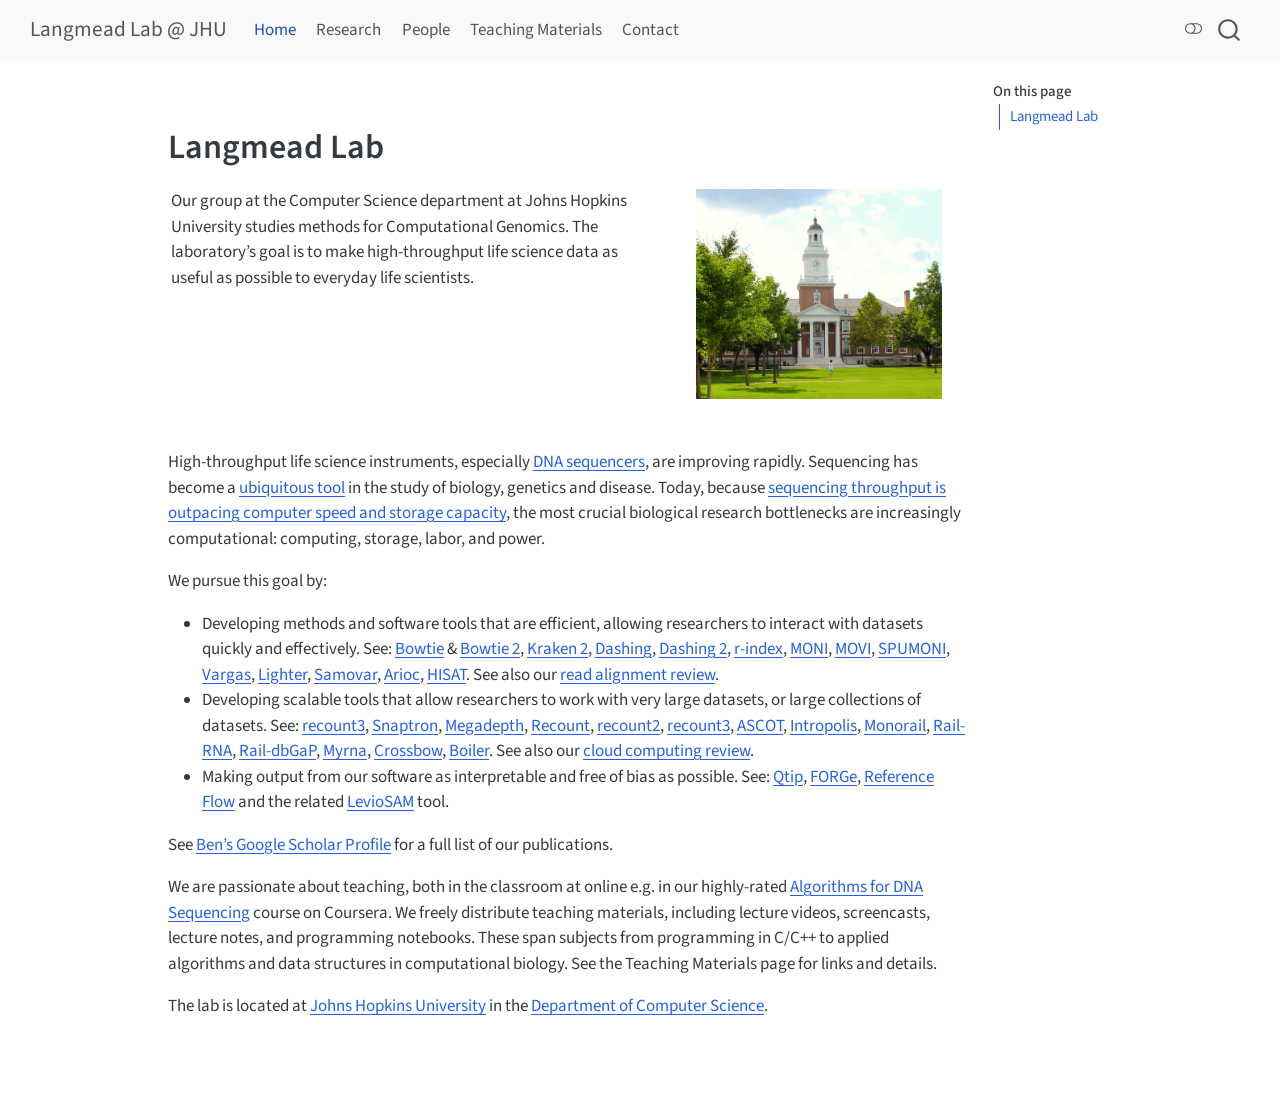
==== commit 6b0908bc: "Built site for gh-pages" ====
--- a/index.html
+++ b/index.html
@@ -317,7 +317,7 @@
 <div class="quarto-layout-cell" style="flex-basis: 38.0%;justify-content: center;">
 <div class="quarto-figure quarto-figure-center">
 <figure class="figure">
-<p><img src="images/JHU_image.jpg" class="profile-pic img-fluid quarto-figure quarto-figure-center figure-img"></p>
+<p><img src="images/JHU_image.jpg" class="profile-pic img-fluid quarto-figure quarto-figure-center figure-img" style="max-height: 210px; width: auto; object-fit: cover;"></p>
 </figure>
 </div>
 </div>
--- a/styles.css
+++ b/styles.css
@@ -53,6 +53,25 @@
   user-select: none;
 }
 
+/* ── Dark mode overrides ────────────────────────────────────────────────────── */
+/* Quarto sets data-bs-theme="dark" on <html> when Darkly is active */
+
+[data-bs-theme="dark"] details.course-card > summary {
+  background: rgba(255, 255, 255, 0.05);
+}
+
+[data-bs-theme="dark"] details.course-card[open] > summary {
+  background: rgba(39, 128, 227, 0.12);
+}
+
+[data-bs-theme="dark"] details.course-card {
+  border-color: rgba(255, 255, 255, 0.12);
+}
+
+[data-bs-theme="dark"] .teaching-stats {
+  background: rgba(39, 128, 227, 0.12);
+}
+
 details.course-card > summary::-webkit-details-marker {
   display: none;
 }
@@ -79,6 +98,12 @@
   /* --bs-emphasis-color is near-black in light, near-white in dark */
   color: var(--bs-emphasis-color);
   display: block;
+}
+
+.course-title-block .course-name .course-tag {
+  font-size: 0.75em;
+  font-weight: 400;
+  color: var(--bs-secondary-color);
 }
 
 .course-title-block .course-keywords {
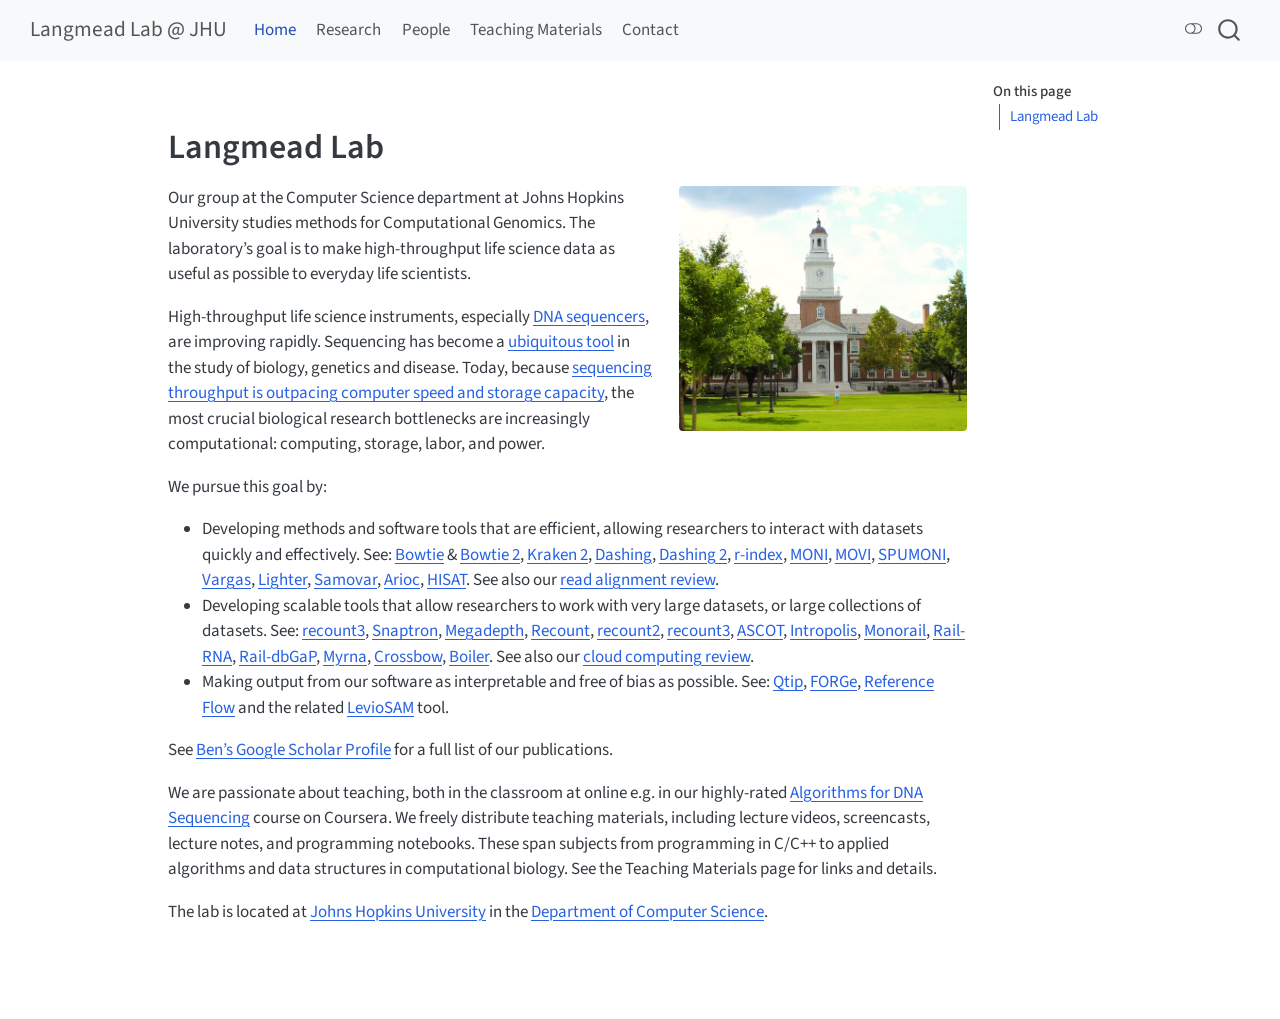
==== commit 02be877f: "Built site for gh-pages" ====
--- a/index.html
+++ b/index.html
@@ -309,20 +309,8 @@
 
 <section id="langmead-lab" class="level1">
 <h1>Langmead Lab</h1>
-<div class="quarto-layout-panel" data-layout="[62,38]">
-<div class="quarto-layout-row quarto-layout-valign-top">
-<div class="quarto-layout-cell" style="flex-basis: 62.0%;justify-content: flex-start;">
+<p><img src="images/JHU_image.jpg" class="profile-pic img-fluid"></p>
 <p>Our group at the Computer Science department at Johns Hopkins University studies methods for Computational Genomics. The laboratory’s goal is to make high-throughput life science data as useful as possible to everyday life scientists.</p>
-</div>
-<div class="quarto-layout-cell" style="flex-basis: 38.0%;justify-content: center;">
-<div class="quarto-figure quarto-figure-center">
-<figure class="figure">
-<p><img src="images/JHU_image.jpg" class="profile-pic img-fluid quarto-figure quarto-figure-center figure-img" style="max-height: 210px; width: auto; object-fit: cover;"></p>
-</figure>
-</div>
-</div>
-</div>
-</div>
 <p>High-throughput life science instruments, especially <a href="http://en.wikipedia.org/wiki/DNA_sequencing">DNA sequencers</a>, are improving rapidly. Sequencing has become a <a href="http://www.nature.com/nrg/series/nextgeneration/index.html">ubiquitous tool</a> in the study of biology, genetics and disease. Today, because <a href="https://www.science.org/doi/10.1126/science.331.6018.728">sequencing throughput is outpacing computer speed and storage capacity</a>, the most crucial biological research bottlenecks are increasingly computational: computing, storage, labor, and power.</p>
 <p>We pursue this goal by:</p>
 <ul>
--- a/styles.css
+++ b/styles.css
@@ -54,22 +54,31 @@
 }
 
 /* ── Dark mode overrides ────────────────────────────────────────────────────── */
-/* Quarto sets data-bs-theme="dark" on <html> when Darkly is active */
+/* Quarto adds class "quarto-dark" to <body> when Darkly is active */
 
-[data-bs-theme="dark"] details.course-card > summary {
+body.quarto-dark details.course-card > summary {
   background: rgba(255, 255, 255, 0.05);
 }
 
-[data-bs-theme="dark"] details.course-card[open] > summary {
+body.quarto-dark details.course-card[open] > summary {
   background: rgba(39, 128, 227, 0.12);
 }
 
-[data-bs-theme="dark"] details.course-card {
+body.quarto-dark details.course-card {
   border-color: rgba(255, 255, 255, 0.12);
 }
 
-[data-bs-theme="dark"] .teaching-stats {
+body.quarto-dark .teaching-stats {
   background: rgba(39, 128, 227, 0.12);
+}
+
+/* ── Home page: float image so text wraps naturally ─────────────────────────── */
+
+.profile-pic {
+  float: right;
+  width: 36%;
+  margin: 0 0 1rem 1.5rem;
+  border-radius: 4px;
 }
 
 details.course-card > summary::-webkit-details-marker {
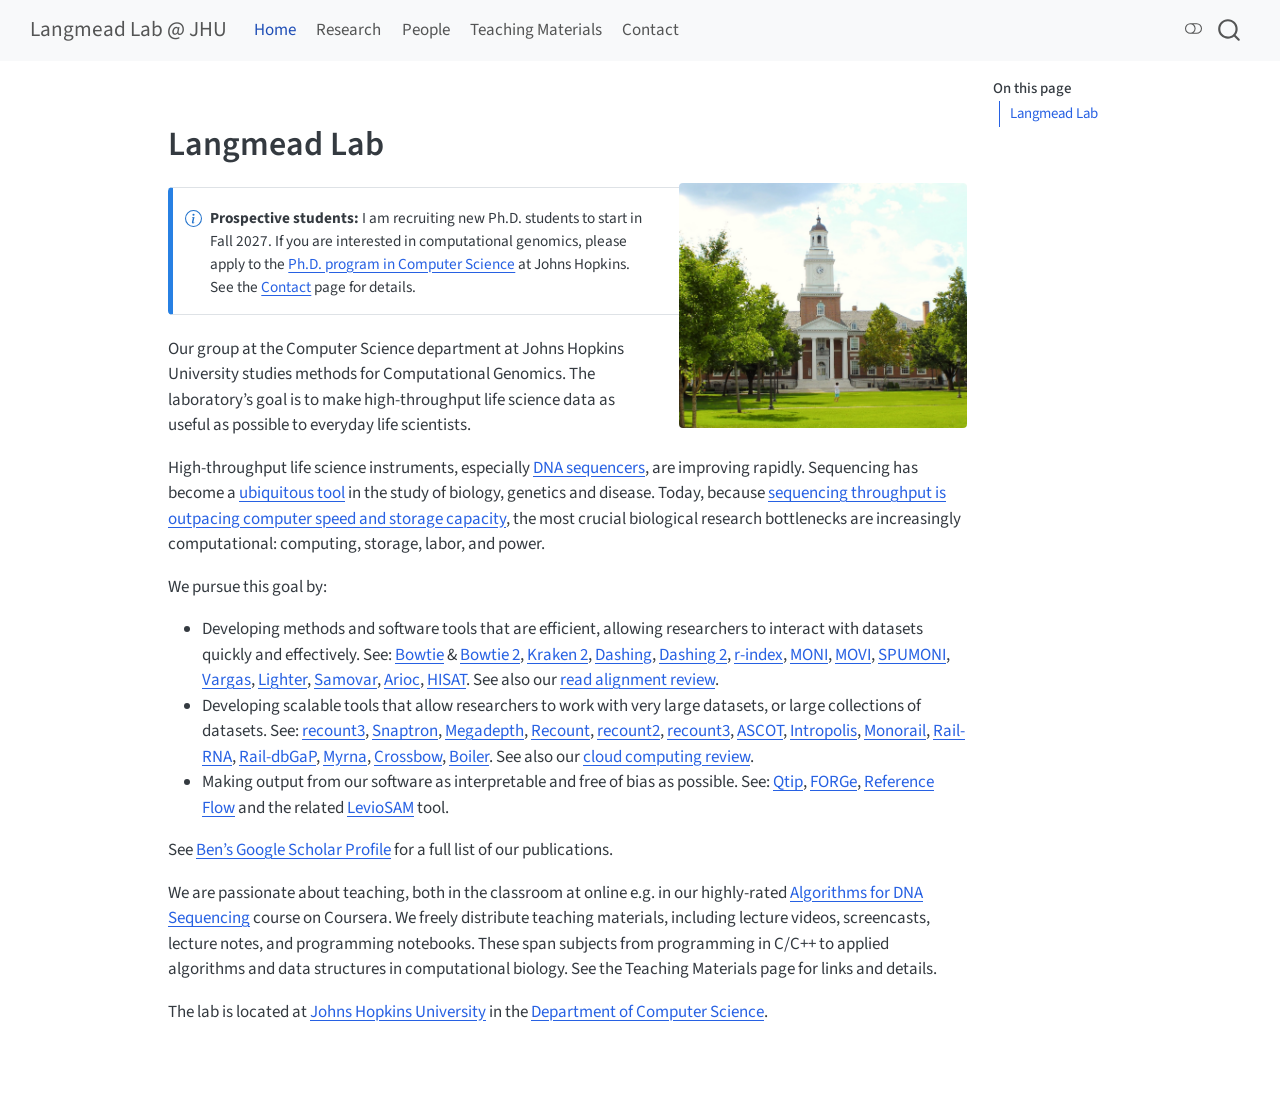
==== commit 669658dd: "Built site for gh-pages" ====
--- a/index.html
+++ b/index.html
@@ -2,7 +2,7 @@
 <html xmlns="http://www.w3.org/1999/xhtml" lang="en" xml:lang="en"><head>
 
 <meta charset="utf-8">
-<meta name="generator" content="quarto-1.9.37">
+<meta name="generator" content="quarto-1.11.9">
 
 <meta name="viewport" content="width=device-width, initial-scale=1.0, user-scalable=yes">
 
@@ -12,10 +12,13 @@
 /* Default styles provided by pandoc.
 ** See https://pandoc.org/MANUAL.html#variables-for-html for config info.
 */
-code{white-space: pre-wrap;}
 span.smallcaps{font-variant: small-caps;}
-div.columns{display: flex; gap: min(4vw, 1.5em);}
-div.column{flex: auto; overflow-x: auto;}
+div.columns{display: flex; gap: 1.5em;}
+div.column{flex: auto;}
+@media screen {
+div.columns{gap: min(4vw, 1.5em);}
+div.column{overflow-x: auto;}
+}
 div.hanging-indent{margin-left: 1.5em; text-indent: -1.5em;}
 ul.task-list{list-style: none;}
 ul.task-list li input[type="checkbox"] {
@@ -36,18 +39,19 @@
 <link href="./images/favicon.svg" rel="icon" type="image/svg+xml">
 <script src="site_libs/quarto-html/quarto.js" type="module"></script>
 <script src="site_libs/quarto-html/tabsets/tabsets.js" type="module"></script>
+<script src="site_libs/quarto-html/scrollable-regions/scrollable-regions.js" type="module"></script>
 <script src="site_libs/quarto-html/popper.min.js"></script>
 <script src="site_libs/quarto-html/tippy.umd.min.js"></script>
 <script src="site_libs/quarto-html/anchor.min.js"></script>
 <link href="site_libs/quarto-html/tippy.css" rel="stylesheet">
-<link href="site_libs/quarto-html/quarto-syntax-highlighting-7f8f88aac4f3542376d5c11b86a4c14d.css" rel="stylesheet" class="quarto-color-scheme" id="quarto-text-highlighting-styles">
-<link href="site_libs/quarto-html/quarto-syntax-highlighting-dark-d0ae9245876894da5ac7e18953ecc5cc.css" rel="stylesheet" class="quarto-color-scheme quarto-color-alternate" id="quarto-text-highlighting-styles">
-<link href="site_libs/quarto-html/quarto-syntax-highlighting-7f8f88aac4f3542376d5c11b86a4c14d.css" rel="stylesheet" class="quarto-color-scheme-extra" id="quarto-text-highlighting-styles">
+<link href="site_libs/quarto-html/quarto-syntax-highlighting-63b5708e65d6cd79cd7618c58d0c21e7.css" rel="stylesheet" class="quarto-color-scheme" id="quarto-text-highlighting-styles">
+<link href="site_libs/quarto-html/quarto-syntax-highlighting-dark-447e42e69aaa9833c0ba1b986f430b20.css" rel="stylesheet" class="quarto-color-scheme quarto-color-alternate" id="quarto-text-highlighting-styles">
+<link href="site_libs/quarto-html/quarto-syntax-highlighting-63b5708e65d6cd79cd7618c58d0c21e7.css" rel="stylesheet" class="quarto-color-scheme-extra" id="quarto-text-highlighting-styles">
 <script src="site_libs/bootstrap/bootstrap.min.js"></script>
 <link href="site_libs/bootstrap/bootstrap-icons.css" rel="stylesheet">
-<link href="site_libs/bootstrap/bootstrap-3e7735b7b22659e5fa437aca0bb49075.min.css" rel="stylesheet" append-hash="true" class="quarto-color-scheme" id="quarto-bootstrap" data-mode="light">
-<link href="site_libs/bootstrap/bootstrap-dark-b9e9b0af3005a2810d15fa088a586432.min.css" rel="stylesheet" append-hash="true" class="quarto-color-scheme quarto-color-alternate" id="quarto-bootstrap" data-mode="dark">
-<link href="site_libs/bootstrap/bootstrap-3e7735b7b22659e5fa437aca0bb49075.min.css" rel="stylesheet" append-hash="true" class="quarto-color-scheme-extra" id="quarto-bootstrap" data-mode="light">
+<link href="site_libs/bootstrap/bootstrap-8d3ad9c781c51ccd60b292c95058b2c2.min.css" rel="stylesheet" append-hash="true" class="quarto-color-scheme" id="quarto-bootstrap" data-mode="light">
+<link href="site_libs/bootstrap/bootstrap-dark-32280d01ff3a7ff5cbe701a37ed6ca11.min.css" rel="stylesheet" append-hash="true" class="quarto-color-scheme quarto-color-alternate" id="quarto-bootstrap" data-mode="dark">
+<link href="site_libs/bootstrap/bootstrap-8d3ad9c781c51ccd60b292c95058b2c2.min.css" rel="stylesheet" append-hash="true" class="quarto-color-scheme-extra" id="quarto-bootstrap" data-mode="light">
 <script id="quarto-search-options" type="application/json">{
   "location": "navbar",
   "copy-button": false,
@@ -80,7 +84,7 @@
 <link rel="stylesheet" href="styles.css">
 </head>
 
-<body class="nav-fixed quarto-light"><script id="quarto-html-before-body" type="application/javascript">
+<body class="nav-fixed quarto-light"><a id="quarto-skip-link" class="visually-hidden-focusable" href="#quarto-document-content">Skip to main content</a><script id="quarto-html-before-body" type="application/javascript">
     const toggleBodyColorMode = (bsSheetEl) => {
       const mode = bsSheetEl.getAttribute("data-mode");
       const bodyEl = window.document.querySelector("body");
@@ -103,6 +107,7 @@
       for (let i=0; i < toggles.length; i++) {
         const toggle = toggles[i];
         if (toggle) {
+          toggle.setAttribute("aria-checked", alternate ? "true" : "false");
           if (alternate) {
             toggle.classList.add("alternate");
           } else {
@@ -132,13 +137,19 @@
       manageTransitions('#quarto-margin-sidebar .nav-link', true);
       // Switch the toggles
       setColorSchemeToggle(alternate)
-      // Hack to workaround the fact that safari doesn't
-      // properly recolor the scrollbar when toggling (#1455)
+    }
+    // Hack to workaround the fact that safari doesn't
+    // properly recolor the scrollbar when toggling (#1455).
+    // Not run on load: stylesheets are set before first paint there, and
+    // scrolling would undo the scroll to a URL fragment (#14973).
+    // The one pixel nudge keeps the reader where they were.
+    const refreshSafariScrollbar = () => {
       if (navigator.userAgent.indexOf('Safari') > 0 && navigator.userAgent.indexOf('Chrome') == -1) {
         manageTransitions("body", false);
-        window.scrollTo(0, 1);
+        const scrollY = window.scrollY;
+        window.scrollTo(0, scrollY > 0 ? scrollY - 1 : 1);
         setTimeout(() => {
-          window.scrollTo(0, 0);
+          window.scrollTo(0, scrollY);
           manageTransitions("body", true);
         }, 40);
       }
@@ -232,6 +243,7 @@
       // Read the current dark / light value
       let toAlternate = !hasAlternateSentinel();
       toggleColorMode(toAlternate);
+      refreshSafariScrollbar();
       setStyleSentinel(toAlternate);
       toggleGiscusIfUsed(toAlternate, darkModeDefault);
       window.dispatchEvent(new Event('resize'));
@@ -246,15 +258,14 @@
 
 <div id="quarto-search-results"></div>
   <header id="quarto-header" class="headroom fixed-top">
-    <nav class="navbar navbar-expand-lg " data-bs-theme="dark">
+    <nav class="navbar navbar-expand-lg " data-bs-theme="dark" aria-label="Site">
       <div class="navbar-container container-fluid">
       <div class="navbar-brand-container mx-auto">
     <a class="navbar-brand" href="./index.html">
     <span class="navbar-title">Langmead Lab @ JHU</span>
     </a>
   </div>
-            <div id="quarto-search" class="" title="Search"></div>
-          <button class="navbar-toggler" type="button" data-bs-toggle="collapse" data-bs-target="#navbarCollapse" aria-controls="navbarCollapse" role="menu" aria-expanded="false" aria-label="Toggle navigation" onclick="if (window.quartoToggleHeadroom) { window.quartoToggleHeadroom(); }">
+          <button class="navbar-toggler" type="button" data-bs-toggle="collapse" data-bs-target="#navbarCollapse" aria-controls="navbarCollapse" aria-expanded="false" aria-label="Toggle navigation" onclick="if (window.quartoToggleHeadroom) { window.quartoToggleHeadroom(); }">
   <span class="navbar-toggler-icon"></span>
 </button>
           <div class="collapse navbar-collapse" id="navbarCollapse">
@@ -282,8 +293,9 @@
 </ul>
           </div> <!-- /navcollapse -->
             <div class="quarto-navbar-tools">
-  <a href="" class="quarto-color-scheme-toggle quarto-navigation-tool  px-1" onclick="window.quartoToggleColorScheme(); return false;" title="Toggle dark mode"><i class="bi"></i></a>
+  <button type="button" role="switch" aria-checked="false" class="quarto-color-scheme-toggle quarto-navigation-tool  px-1" onclick="window.quartoToggleColorScheme(); return false;" title="Toggle dark mode" aria-label="Toggle dark mode"><i class="bi"></i></button>
 </div>
+            <div id="quarto-search" class="" title="Search"></div>
       </div> <!-- /container-fluid -->
     </nav>
 </header>
@@ -292,7 +304,7 @@
 <!-- sidebar -->
 <!-- margin-sidebar -->
     <div id="quarto-margin-sidebar" class="sidebar margin-sidebar">
-        <nav id="TOC" role="doc-toc" class="toc-active">
+        <nav id="TOC" role="doc-toc" aria-labelledby="toc-title" class="toc-active">
     <h2 id="toc-title">On this page</h2>
    
   <ul>
@@ -301,7 +313,7 @@
 </nav>
     </div>
 <!-- main -->
-<main class="content" id="quarto-document-content"><header id="title-block-header" class="quarto-title-block"></header>
+<main class="content" id="quarto-document-content" tabindex="-1"><header id="title-block-header" class="quarto-title-block"></header>
 
 
 
@@ -310,6 +322,16 @@
 <section id="langmead-lab" class="level1">
 <h1>Langmead Lab</h1>
 <p><img src="images/JHU_image.jpg" class="profile-pic img-fluid"></p>
+<div class="callout callout-style-simple callout-note">
+<div class="callout-body d-flex">
+<div class="callout-icon-container">
+<i class="callout-icon"></i>
+</div>
+<div class="callout-body-container">
+<p><strong>Prospective students:</strong> I am recruiting new Ph.D.&nbsp;students to start in Fall 2027. If you are interested in computational genomics, please apply to the <a href="https://www.cs.jhu.edu/academic-programs/graduate-studies/phd-program/phd-program-admissions/">Ph.D.&nbsp;program in Computer Science</a> at Johns Hopkins. See the <a href="./contact.html">Contact</a> page for details.</p>
+</div>
+</div>
+</div>
 <p>Our group at the Computer Science department at Johns Hopkins University studies methods for Computational Genomics. The laboratory’s goal is to make high-throughput life science data as useful as possible to everyday life scientists.</p>
 <p>High-throughput life science instruments, especially <a href="http://en.wikipedia.org/wiki/DNA_sequencing">DNA sequencers</a>, are improving rapidly. Sequencing has become a <a href="http://www.nature.com/nrg/series/nextgeneration/index.html">ubiquitous tool</a> in the study of biology, genetics and disease. Today, because <a href="https://www.science.org/doi/10.1126/science.331.6018.728">sequencing throughput is outpacing computer speed and storage capacity</a>, the most crucial biological research bottlenecks are increasingly computational: computing, storage, labor, and power.</p>
 <p>We pursue this goal by:</p>
@@ -330,15 +352,50 @@
   window.document.addEventListener("DOMContentLoaded", function (event) {
     // Ensure there is a toggle, if there isn't float one in the top right
     if (window.document.querySelector('.quarto-color-scheme-toggle') === null) {
-      const a = window.document.createElement('a');
-      a.classList.add('top-right');
-      a.classList.add('quarto-color-scheme-toggle');
-      a.href = "";
-      a.onclick = function() { try { window.quartoToggleColorScheme(); } catch {} return false; };
+      const toggle = window.document.createElement('button');
+      toggle.type = "button";
+      toggle.setAttribute("role", "switch");
+      toggle.setAttribute("aria-checked", "false");
+      toggle.classList.add('top-right');
+      toggle.classList.add('quarto-color-scheme-toggle');
+      toggle.setAttribute("aria-label", "Toggle dark mode");
+      toggle.onclick = function() { try { window.quartoToggleColorScheme(); } catch {} return false; };
       const i = window.document.createElement("i");
       i.classList.add('bi');
-      a.appendChild(i);
-      window.document.body.appendChild(a);
+      toggle.appendChild(i);
+      // Put the toggle in a landmark of its own, so that landmark navigation
+      // can reach it.
+      //
+      // The container is always a fresh direct child of body, and the toggle is
+      // never moved into page furniture that the theme or the author controls.
+      // The toggle is positioned against the page, so any ancestor that
+      // establishes a containing block captures it: a positioned element or a
+      // grid for position: absolute, and transform, filter, will-change or
+      // contain for position: fixed. A direct child of body has none of these
+      // to inherit, and the shift when one appears is silent and visual.
+      //
+      // ARIA says a document should have at most one banner, and axe reports a
+      // duplicate whether or not the banners carry distinct labels. So use a
+      // header when the page has no banner yet, and a named region otherwise.
+      //
+      // A header is a banner wherever it sits, unless it is inside sectioning
+      // content, so this cannot just look at the children of body: a custom
+      // page layout wraps the title block header in a plain div. An explicit
+      // role="banner" always counts.
+      const sectioning = 'article, aside, main, nav, section, [role="article"], [role="complementary"], [role="main"], [role="navigation"], [role="region"]';
+      const hasBanner = Array.from(
+        window.document.querySelectorAll('header:not([role]), [role="banner"]')
+      ).some(function(el) {
+        return el.hasAttribute("role") || el.closest(sectioning) === null;
+      });
+      const container = window.document.createElement(hasBanner ? "div" : "header");
+      if (hasBanner) {
+        container.setAttribute("role", "region");
+        container.setAttribute("aria-label", "Toggle dark mode");
+      }
+      container.classList.add('quarto-color-scheme-toggle-container');
+      container.appendChild(toggle);
+      window.document.body.appendChild(container);
     }
     setColorSchemeToggle(hasAlternateSentinel())
     const icon = "";
@@ -417,7 +474,8 @@
           return filterRegex.test(href) || localhostRegex.test(href) || mailtoRegex.test(href);
       }
       // Inspect non-navigation links and adorn them if external
-     var links = window.document.querySelectorAll('a[href]:not(.nav-link):not(.navbar-brand):not(.toc-action):not(.sidebar-link):not(.sidebar-item-toggle):not(.pagination-link):not(.no-external):not([aria-hidden]):not(.dropdown-item):not(.quarto-navigation-tool):not(.about-link)');
+      window.quartoDecorateExternalLinks = function (root) {
+     var links = (root || window.document).querySelectorAll('a[href]:not(.nav-link):not(.navbar-brand):not(.toc-action):not(.sidebar-link):not(.sidebar-item-toggle):not(.pagination-link):not(.no-external):not([aria-hidden]):not(.dropdown-item):not(.quarto-navigation-tool):not(.about-link)');
       for (var i=0; i<links.length; i++) {
         const link = links[i];
         if (!isInternal(link.href)) {
@@ -426,8 +484,69 @@
           if (link.dataset.originalHref !== undefined) {
             link.href = link.dataset.originalHref;
           }
-        }
-      }
+          if (!link.classList.contains('no-external-icon')) {
+          }
+        }
+      }
+      };
+      window.quartoDecorateExternalLinks(window.document);
+    // Esc closes the popup (WCAG 1.4.13) and focus leaving both trigger and
+    // popup closes it (WCAG 2.4.11); tippy handles neither for interactive popups.
+    const hideOnEscAndFocusOut = {
+      name: 'hideOnEscAndFocusOut',
+      defaultValue: true,
+      fn(instance) {
+        const dismiss = () => {
+          // A show scheduled by the trigger delay would otherwise reopen it
+          instance.clearDelayTimeouts();
+          instance.hide();
+        };
+        const onKeyDown = (event) => {
+          if (event.key !== 'Escape') {
+            return;
+          }
+          // Keep Esc from also reaching page handlers (e.g. reveal.js overview),
+          // except an open reveal.js slide menu, which Esc should close too.
+          // The menu handles keys only when its keyboard option is on.
+          const menuHandlesEsc = window.Reveal?.getPlugin?.('menu')?.isOpen() &&
+            window.Reveal.getConfig().menu?.keyboard !== false;
+          if (!menuHandlesEsc) {
+            event.stopPropagation();
+          }
+          if (instance.popper.contains(window.document.activeElement)) {
+            // Disabled while refocusing so the focus trigger does not reopen it
+            instance.disable();
+            instance.reference.focus();
+            instance.enable();
+          }
+          dismiss();
+        };
+        const onFocusOut = (event) => {
+          const target = event.relatedTarget;
+          if (target && !instance.reference.contains(target) &&
+              !instance.popper.contains(target)) {
+            dismiss();
+          }
+        };
+        // On the trigger too: a click trigger (code-annotations: select) has no
+        // blur handling. Attached for the instance's lifetime so leaving the
+        // trigger also cancels a show still pending on the trigger delay.
+        instance.reference.addEventListener('focusout', onFocusOut);
+        return {
+          onShow() {
+            window.document.addEventListener('keydown', onKeyDown, true);
+            instance.popper.addEventListener('focusout', onFocusOut);
+          },
+          onHide() {
+            window.document.removeEventListener('keydown', onKeyDown, true);
+            instance.popper.removeEventListener('focusout', onFocusOut);
+          },
+          onDestroy() {
+            instance.reference.removeEventListener('focusout', onFocusOut);
+          },
+        };
+      },
+    };
     function tippyHover(el, contentFn, onTriggerFn, onUntriggerFn) {
       const config = {
         allowHTML: true,
@@ -441,6 +560,7 @@
         interactiveBorder: 10,
         theme: 'quarto',
         placement: 'bottom-start',
+        plugins: [hideOnEscAndFocusOut],
       };
       if (contentFn) {
         config.content = contentFn;
@@ -603,44 +723,54 @@
           const lineIds = lines.map((line) => {
             return targetCell + "-" + line;
           })
-          let top = null;
-          let height = null;
-          let parent = null;
+          // Each band is positioned against its own containing block, which is
+          // not the offsetParent of the lines, so place it from client rects.
+          const placeBand = (band, firstEl, lastEl, codeBlock) => {
+            const container = band.offsetParent;
+            if (container === null) {
+              return;
+            }
+            const containerRect = container.getBoundingClientRect();
+            // Reveal.js scales slides with a transform, so convert client
+            // pixels back to the CSS pixels of the container.
+            const scale = containerRect.height / container.offsetHeight || 1;
+            const firstRect = firstEl.getBoundingClientRect();
+            const lastRect = lastEl.getBoundingClientRect();
+            const top = (firstRect.top - containerRect.top) / scale - container.clientTop + container.scrollTop;
+            const height = (lastRect.bottom - firstRect.top) / scale;
+            band.style.top = top - 2 + "px";
+            band.style.height = height + 4 + "px";
+            if (codeBlock) {
+              // Without the copy button wrapper, the containing block is wider
+              // than the code block, so span the code block explicitly.
+              const blockRect = codeBlock.getBoundingClientRect();
+              band.style.left = (blockRect.left - containerRect.left) / scale - container.clientLeft + container.scrollLeft + "px";
+              band.style.width = blockRect.width / scale + "px";
+            }
+          };
           if (lineIds.length > 0) {
-              //compute the position of the single el (top and bottom and make a div)
-              const el = window.document.getElementById(lineIds[0]);
-              top = el.offsetTop;
-              height = el.offsetHeight;
-              parent = el.parentElement.parentElement;
-            if (lineIds.length > 1) {
-              const lastEl = window.document.getElementById(lineIds[lineIds.length - 1]);
-              const bottom = lastEl.offsetTop + lastEl.offsetHeight;
-              height = bottom - top;
+            const el = window.document.getElementById(lineIds[0]);
+            const lastEl = window.document.getElementById(lineIds[lineIds.length - 1]);
+            const parent = el.parentElement.parentElement;
+            // cook up a div (if necessary) and position it
+            let div = window.document.getElementById("code-annotation-line-highlight");
+            if (div === null) {
+              div = window.document.createElement("div");
+              div.setAttribute("id", "code-annotation-line-highlight");
+              div.style.position = 'absolute';
+              parent.appendChild(div);
             }
-            if (top !== null && height !== null && parent !== null) {
-              // cook up a div (if necessary) and position it 
-              let div = window.document.getElementById("code-annotation-line-highlight");
-              if (div === null) {
-                div = window.document.createElement("div");
-                div.setAttribute("id", "code-annotation-line-highlight");
-                div.style.position = 'absolute';
-                parent.appendChild(div);
-              }
-              div.style.top = top - 2 + "px";
-              div.style.height = height + 4 + "px";
-              div.style.left = 0;
-              let gutterDiv = window.document.getElementById("code-annotation-line-highlight-gutter");
-              if (gutterDiv === null) {
-                gutterDiv = window.document.createElement("div");
-                gutterDiv.setAttribute("id", "code-annotation-line-highlight-gutter");
-                gutterDiv.style.position = 'absolute';
-                const codeCell = window.document.getElementById(targetCell);
-                const gutter = codeCell.querySelector('.code-annotation-gutter');
-                gutter.appendChild(gutterDiv);
-              }
-              gutterDiv.style.top = top - 2 + "px";
-              gutterDiv.style.height = height + 4 + "px";
+            placeBand(div, el, lastEl, parent.closest("div.sourceCode") || parent);
+            let gutterDiv = window.document.getElementById("code-annotation-line-highlight-gutter");
+            if (gutterDiv === null) {
+              gutterDiv = window.document.createElement("div");
+              gutterDiv.setAttribute("id", "code-annotation-line-highlight-gutter");
+              gutterDiv.style.position = 'absolute';
+              const codeCell = window.document.getElementById(targetCell);
+              const gutter = codeCell.querySelector('.code-annotation-gutter');
+              gutter.appendChild(gutterDiv);
             }
+            placeBand(gutterDiv, el, lastEl);
             selectedAnnoteEl = annoteEl;
           }
         };
@@ -739,6 +869,9 @@
     }
   });
   </script>
+  <script type="application/javascript">
+  window.quartoScrollableRegionsLabels = {"code":"Scrollable code","output":"Scrollable output"};
+  </script>
 </div> <!-- /content -->
 
 
--- a/site_libs/quarto-html/quarto-syntax-highlighting-63b5708e65d6cd79cd7618c58d0c21e7.css
+++ b/site_libs/quarto-html/quarto-syntax-highlighting-63b5708e65d6cd79cd7618c58d0c21e7.css
@@ -0,0 +1,236 @@
+/* quarto syntax highlight colors */
+:root {
+  --quarto-hl-ot-color: #003B4F;
+  --quarto-hl-at-color: #657422;
+  --quarto-hl-ss-color: #20794D;
+  --quarto-hl-an-color: #5E5E5E;
+  --quarto-hl-fu-color: #4758AB;
+  --quarto-hl-st-color: #20794D;
+  --quarto-hl-cf-color: #003B4F;
+  --quarto-hl-op-color: #5E5E5E;
+  --quarto-hl-er-color: #AD0000;
+  --quarto-hl-bn-color: #AD0000;
+  --quarto-hl-al-color: #AD0000;
+  --quarto-hl-va-color: #111111;
+  --quarto-hl-bu-color: inherit;
+  --quarto-hl-ex-color: inherit;
+  --quarto-hl-pp-color: #AD0000;
+  --quarto-hl-in-color: #5E5E5E;
+  --quarto-hl-vs-color: #20794D;
+  --quarto-hl-wa-color: #5E5E5E;
+  --quarto-hl-do-color: #5E5E5E;
+  --quarto-hl-im-color: #00769E;
+  --quarto-hl-ch-color: #20794D;
+  --quarto-hl-dt-color: #AD0000;
+  --quarto-hl-fl-color: #AD0000;
+  --quarto-hl-co-color: #5E5E5E;
+  --quarto-hl-cv-color: #5E5E5E;
+  --quarto-hl-cn-color: #8f5902;
+  --quarto-hl-sc-color: #5E5E5E;
+  --quarto-hl-dv-color: #AD0000;
+  --quarto-hl-kw-color: #003B4F;
+}
+
+/* other quarto variables */
+:root {
+  --quarto-font-monospace: SFMono-Regular, Menlo, Monaco, Consolas, "Liberation Mono", "Courier New", monospace;
+}
+
+/* syntax highlight based on Pandoc's rules */
+pre > code.sourceCode > span {
+  color: #003B4F;
+}
+
+code.sourceCode > span {
+  color: #003B4F;
+}
+
+div.sourceCode,
+div.sourceCode pre.sourceCode {
+  color: #003B4F;
+}
+
+/* Normal */
+code span {
+  color: #003B4F;
+}
+
+/* Alert */
+code span.al {
+  color: #AD0000;
+  font-style: inherit;
+}
+
+/* Annotation */
+code span.an {
+  color: #5E5E5E;
+  font-style: inherit;
+}
+
+/* Attribute */
+code span.at {
+  color: #657422;
+  font-style: inherit;
+}
+
+/* BaseN */
+code span.bn {
+  color: #AD0000;
+  font-style: inherit;
+}
+
+/* BuiltIn */
+code span.bu {
+  font-style: inherit;
+}
+
+/* ControlFlow */
+code span.cf {
+  color: #003B4F;
+  font-weight: bold;
+  font-style: inherit;
+}
+
+/* Char */
+code span.ch {
+  color: #20794D;
+  font-style: inherit;
+}
+
+/* Constant */
+code span.cn {
+  color: #8f5902;
+  font-style: inherit;
+}
+
+/* Comment */
+code span.co {
+  color: #5E5E5E;
+  font-style: inherit;
+}
+
+/* CommentVar */
+code span.cv {
+  color: #5E5E5E;
+  font-style: italic;
+}
+
+/* Documentation */
+code span.do {
+  color: #5E5E5E;
+  font-style: italic;
+}
+
+/* DataType */
+code span.dt {
+  color: #AD0000;
+  font-style: inherit;
+}
+
+/* DecVal */
+code span.dv {
+  color: #AD0000;
+  font-style: inherit;
+}
+
+/* Error */
+code span.er {
+  color: #AD0000;
+  font-style: inherit;
+}
+
+/* Extension */
+code span.ex {
+  font-style: inherit;
+}
+
+/* Float */
+code span.fl {
+  color: #AD0000;
+  font-style: inherit;
+}
+
+/* Function */
+code span.fu {
+  color: #4758AB;
+  font-style: inherit;
+}
+
+/* Import */
+code span.im {
+  color: #00769E;
+  font-style: inherit;
+}
+
+/* Information */
+code span.in {
+  color: #5E5E5E;
+  font-style: inherit;
+}
+
+/* Keyword */
+code span.kw {
+  color: #003B4F;
+  font-weight: bold;
+  font-style: inherit;
+}
+
+/* Operator */
+code span.op {
+  color: #5E5E5E;
+  font-style: inherit;
+}
+
+/* Other */
+code span.ot {
+  color: #003B4F;
+  font-style: inherit;
+}
+
+/* Preprocessor */
+code span.pp {
+  color: #AD0000;
+  font-style: inherit;
+}
+
+/* SpecialChar */
+code span.sc {
+  color: #5E5E5E;
+  font-style: inherit;
+}
+
+/* SpecialString */
+code span.ss {
+  color: #20794D;
+  font-style: inherit;
+}
+
+/* String */
+code span.st {
+  color: #20794D;
+  font-style: inherit;
+}
+
+/* Variable */
+code span.va {
+  color: #111111;
+  font-style: inherit;
+}
+
+/* VerbatimString */
+code span.vs {
+  color: #20794D;
+  font-style: inherit;
+}
+
+/* Warning */
+code span.wa {
+  color: #5E5E5E;
+  font-style: italic;
+}
+
+.prevent-inlining {
+  content: "</";
+}
+
+/*# sourceMappingURL=054cc16b9e9817627be6994582d2ffb5.css.map */
--- a/site_libs/quarto-html/quarto-syntax-highlighting-dark-447e42e69aaa9833c0ba1b986f430b20.css
+++ b/site_libs/quarto-html/quarto-syntax-highlighting-dark-447e42e69aaa9833c0ba1b986f430b20.css
@@ -0,0 +1,219 @@
+/* quarto syntax highlight colors */
+:root {
+  --quarto-hl-al-color: #f07178;
+  --quarto-hl-an-color: #d4d0ab;
+  --quarto-hl-at-color: #00e0e0;
+  --quarto-hl-bn-color: #d4d0ab;
+  --quarto-hl-bu-color: #abe338;
+  --quarto-hl-ch-color: #abe338;
+  --quarto-hl-co-color: #f8f8f2;
+  --quarto-hl-cv-color: #ffd700;
+  --quarto-hl-cn-color: #ffd700;
+  --quarto-hl-cf-color: #ffa07a;
+  --quarto-hl-dt-color: #ffa07a;
+  --quarto-hl-dv-color: #d4d0ab;
+  --quarto-hl-do-color: #f8f8f2;
+  --quarto-hl-er-color: #f07178;
+  --quarto-hl-ex-color: #00e0e0;
+  --quarto-hl-fl-color: #d4d0ab;
+  --quarto-hl-fu-color: #ffa07a;
+  --quarto-hl-im-color: #abe338;
+  --quarto-hl-in-color: #d4d0ab;
+  --quarto-hl-kw-color: #ffa07a;
+  --quarto-hl-op-color: #ffa07a;
+  --quarto-hl-ot-color: #00e0e0;
+  --quarto-hl-pp-color: #dcc6e0;
+  --quarto-hl-re-color: #00e0e0;
+  --quarto-hl-sc-color: #abe338;
+  --quarto-hl-ss-color: #abe338;
+  --quarto-hl-st-color: #abe338;
+  --quarto-hl-va-color: #00e0e0;
+  --quarto-hl-vs-color: #abe338;
+  --quarto-hl-wa-color: #dcc6e0;
+}
+
+/* other quarto variables */
+:root {
+  --quarto-font-monospace: SFMono-Regular, Menlo, Monaco, Consolas, "Liberation Mono", "Courier New", monospace;
+}
+
+/* syntax highlight based on Pandoc's rules */
+pre > code.sourceCode > span {
+  color: #f8f8f2;
+}
+
+code.sourceCode > span {
+  color: #f8f8f2;
+}
+
+div.sourceCode,
+div.sourceCode pre.sourceCode {
+  color: #f8f8f2;
+}
+
+/* Normal */
+code span {
+  color: #f8f8f2;
+}
+
+/* Alert */
+code span.al {
+  color: #f07178;
+}
+
+/* Annotation */
+code span.an {
+  color: #d4d0ab;
+}
+
+/* Attribute */
+code span.at {
+  color: #00e0e0;
+}
+
+/* BaseN */
+code span.bn {
+  color: #d4d0ab;
+}
+
+/* BuiltIn */
+code span.bu {
+  color: #abe338;
+}
+
+/* ControlFlow */
+code span.cf {
+  font-weight: bold;
+  color: #ffa07a;
+}
+
+/* Char */
+code span.ch {
+  color: #abe338;
+}
+
+/* Constant */
+code span.cn {
+  color: #ffd700;
+}
+
+/* Comment */
+code span.co {
+  font-style: italic;
+  color: #f8f8f2;
+}
+
+/* CommentVar */
+code span.cv {
+  color: #ffd700;
+}
+
+/* Documentation */
+code span.do {
+  color: #f8f8f2;
+}
+
+/* DataType */
+code span.dt {
+  color: #ffa07a;
+}
+
+/* DecVal */
+code span.dv {
+  color: #d4d0ab;
+}
+
+/* Error */
+code span.er {
+  color: #f07178;
+  text-decoration: underline;
+}
+
+/* Extension */
+code span.ex {
+  font-weight: bold;
+  color: #00e0e0;
+}
+
+/* Float */
+code span.fl {
+  color: #d4d0ab;
+}
+
+/* Function */
+code span.fu {
+  color: #ffa07a;
+}
+
+/* Import */
+code span.im {
+  color: #abe338;
+}
+
+/* Information */
+code span.in {
+  color: #d4d0ab;
+}
+
+/* Keyword */
+code span.kw {
+  font-weight: bold;
+  color: #ffa07a;
+}
+
+/* Operator */
+code span.op {
+  color: #ffa07a;
+}
+
+/* Other */
+code span.ot {
+  color: #00e0e0;
+}
+
+/* Preprocessor */
+code span.pp {
+  color: #dcc6e0;
+}
+
+/* RegionMarker */
+code span.re {
+  background-color: #f8f8f2;
+  color: #00e0e0;
+}
+
+/* SpecialChar */
+code span.sc {
+  color: #abe338;
+}
+
+/* SpecialString */
+code span.ss {
+  color: #abe338;
+}
+
+/* String */
+code span.st {
+  color: #abe338;
+}
+
+/* Variable */
+code span.va {
+  color: #00e0e0;
+}
+
+/* VerbatimString */
+code span.vs {
+  color: #abe338;
+}
+
+/* Warning */
+code span.wa {
+  color: #dcc6e0;
+}
+
+.prevent-inlining {
+  content: "</";
+}
+
+/*# sourceMappingURL=be8e1111c2b710f7c3a4926ffa2967aa.css.map */
--- a/site_libs/quarto-html/quarto-syntax-highlighting-63b5708e65d6cd79cd7618c58d0c21e7.css
+++ b/site_libs/quarto-html/quarto-syntax-highlighting-63b5708e65d6cd79cd7618c58d0c21e7.css
@@ -0,0 +1,236 @@
+/* quarto syntax highlight colors */
+:root {
+  --quarto-hl-ot-color: #003B4F;
+  --quarto-hl-at-color: #657422;
+  --quarto-hl-ss-color: #20794D;
+  --quarto-hl-an-color: #5E5E5E;
+  --quarto-hl-fu-color: #4758AB;
+  --quarto-hl-st-color: #20794D;
+  --quarto-hl-cf-color: #003B4F;
+  --quarto-hl-op-color: #5E5E5E;
+  --quarto-hl-er-color: #AD0000;
+  --quarto-hl-bn-color: #AD0000;
+  --quarto-hl-al-color: #AD0000;
+  --quarto-hl-va-color: #111111;
+  --quarto-hl-bu-color: inherit;
+  --quarto-hl-ex-color: inherit;
+  --quarto-hl-pp-color: #AD0000;
+  --quarto-hl-in-color: #5E5E5E;
+  --quarto-hl-vs-color: #20794D;
+  --quarto-hl-wa-color: #5E5E5E;
+  --quarto-hl-do-color: #5E5E5E;
+  --quarto-hl-im-color: #00769E;
+  --quarto-hl-ch-color: #20794D;
+  --quarto-hl-dt-color: #AD0000;
+  --quarto-hl-fl-color: #AD0000;
+  --quarto-hl-co-color: #5E5E5E;
+  --quarto-hl-cv-color: #5E5E5E;
+  --quarto-hl-cn-color: #8f5902;
+  --quarto-hl-sc-color: #5E5E5E;
+  --quarto-hl-dv-color: #AD0000;
+  --quarto-hl-kw-color: #003B4F;
+}
+
+/* other quarto variables */
+:root {
+  --quarto-font-monospace: SFMono-Regular, Menlo, Monaco, Consolas, "Liberation Mono", "Courier New", monospace;
+}
+
+/* syntax highlight based on Pandoc's rules */
+pre > code.sourceCode > span {
+  color: #003B4F;
+}
+
+code.sourceCode > span {
+  color: #003B4F;
+}
+
+div.sourceCode,
+div.sourceCode pre.sourceCode {
+  color: #003B4F;
+}
+
+/* Normal */
+code span {
+  color: #003B4F;
+}
+
+/* Alert */
+code span.al {
+  color: #AD0000;
+  font-style: inherit;
+}
+
+/* Annotation */
+code span.an {
+  color: #5E5E5E;
+  font-style: inherit;
+}
+
+/* Attribute */
+code span.at {
+  color: #657422;
+  font-style: inherit;
+}
+
+/* BaseN */
+code span.bn {
+  color: #AD0000;
+  font-style: inherit;
+}
+
+/* BuiltIn */
+code span.bu {
+  font-style: inherit;
+}
+
+/* ControlFlow */
+code span.cf {
+  color: #003B4F;
+  font-weight: bold;
+  font-style: inherit;
+}
+
+/* Char */
+code span.ch {
+  color: #20794D;
+  font-style: inherit;
+}
+
+/* Constant */
+code span.cn {
+  color: #8f5902;
+  font-style: inherit;
+}
+
+/* Comment */
+code span.co {
+  color: #5E5E5E;
+  font-style: inherit;
+}
+
+/* CommentVar */
+code span.cv {
+  color: #5E5E5E;
+  font-style: italic;
+}
+
+/* Documentation */
+code span.do {
+  color: #5E5E5E;
+  font-style: italic;
+}
+
+/* DataType */
+code span.dt {
+  color: #AD0000;
+  font-style: inherit;
+}
+
+/* DecVal */
+code span.dv {
+  color: #AD0000;
+  font-style: inherit;
+}
+
+/* Error */
+code span.er {
+  color: #AD0000;
+  font-style: inherit;
+}
+
+/* Extension */
+code span.ex {
+  font-style: inherit;
+}
+
+/* Float */
+code span.fl {
+  color: #AD0000;
+  font-style: inherit;
+}
+
+/* Function */
+code span.fu {
+  color: #4758AB;
+  font-style: inherit;
+}
+
+/* Import */
+code span.im {
+  color: #00769E;
+  font-style: inherit;
+}
+
+/* Information */
+code span.in {
+  color: #5E5E5E;
+  font-style: inherit;
+}
+
+/* Keyword */
+code span.kw {
+  color: #003B4F;
+  font-weight: bold;
+  font-style: inherit;
+}
+
+/* Operator */
+code span.op {
+  color: #5E5E5E;
+  font-style: inherit;
+}
+
+/* Other */
+code span.ot {
+  color: #003B4F;
+  font-style: inherit;
+}
+
+/* Preprocessor */
+code span.pp {
+  color: #AD0000;
+  font-style: inherit;
+}
+
+/* SpecialChar */
+code span.sc {
+  color: #5E5E5E;
+  font-style: inherit;
+}
+
+/* SpecialString */
+code span.ss {
+  color: #20794D;
+  font-style: inherit;
+}
+
+/* String */
+code span.st {
+  color: #20794D;
+  font-style: inherit;
+}
+
+/* Variable */
+code span.va {
+  color: #111111;
+  font-style: inherit;
+}
+
+/* VerbatimString */
+code span.vs {
+  color: #20794D;
+  font-style: inherit;
+}
+
+/* Warning */
+code span.wa {
+  color: #5E5E5E;
+  font-style: italic;
+}
+
+.prevent-inlining {
+  content: "</";
+}
+
+/*# sourceMappingURL=054cc16b9e9817627be6994582d2ffb5.css.map */
--- a/styles.css
+++ b/styles.css
@@ -69,7 +69,28 @@
 }
 
 body.quarto-dark .teaching-stats {
-  background: rgba(39, 128, 227, 0.12);
+  background: rgba(39, 128, 227, 0.15);
+  color: #e2e8f0;
+}
+
+body.quarto-dark .teaching-stats .stat-item strong {
+  color: #93c5fd;
+}
+
+body.quarto-dark .course-title-block .course-name {
+  color: #f1f5f9;
+}
+
+body.quarto-dark .course-title-block .course-name .course-tag {
+  color: #94a3b8;
+}
+
+body.quarto-dark .course-title-block .course-keywords {
+  color: #94a3b8;
+}
+
+body.quarto-dark .course-chevron {
+  color: #64748b;
 }
 
 /* ── Home page: float image so text wraps naturally ─────────────────────────── */
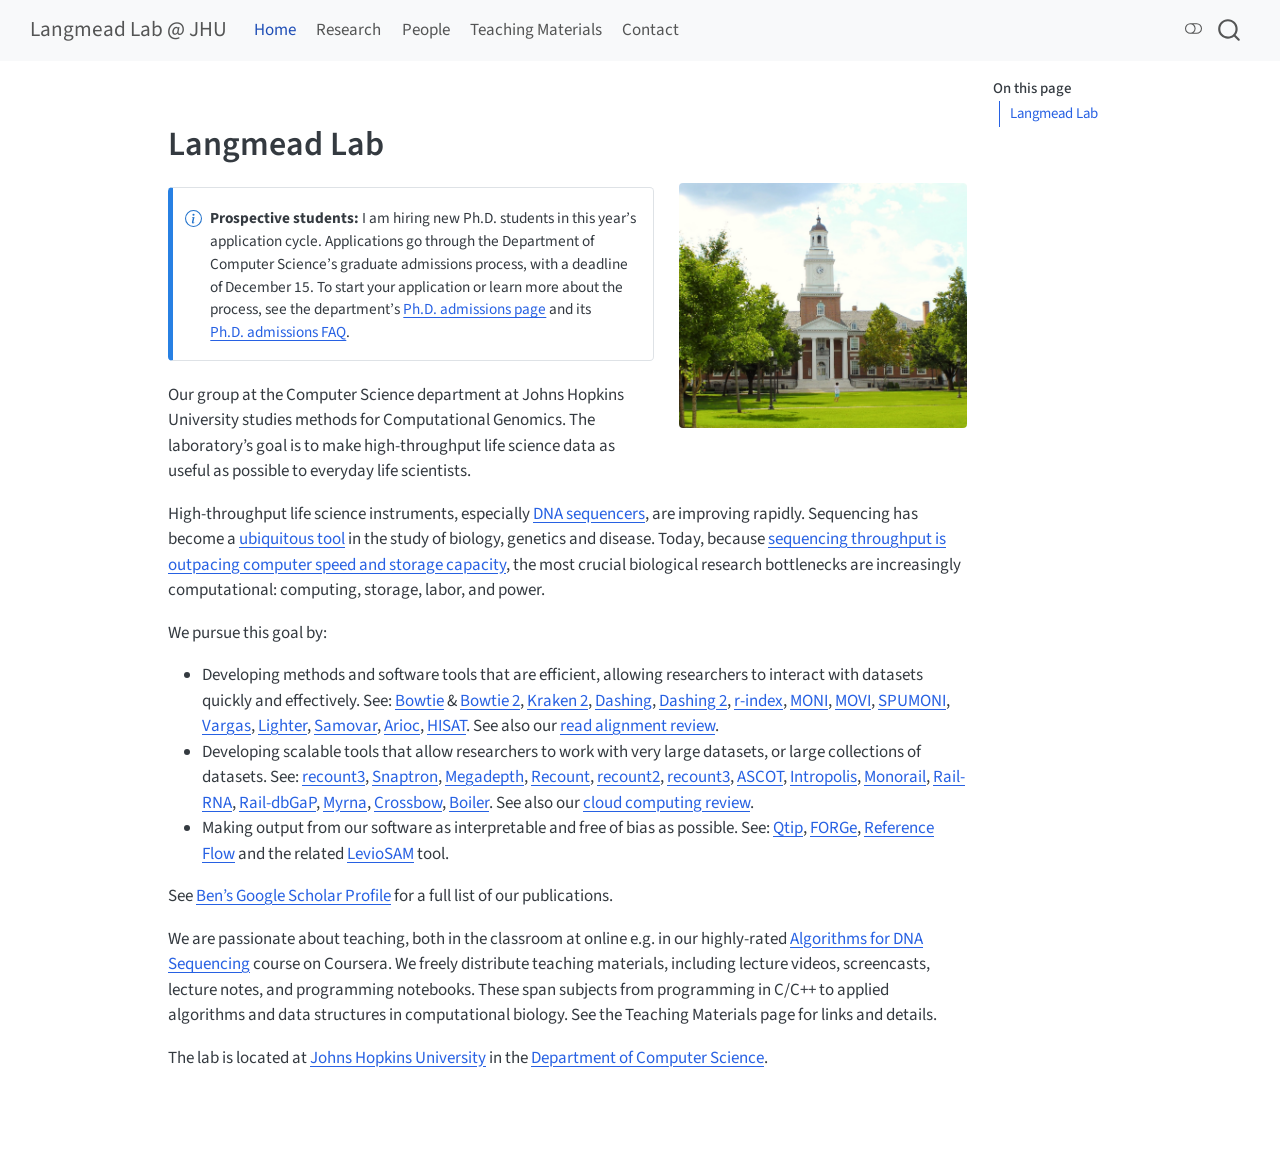
==== commit 1dff9896: "Built site for gh-pages" ====
--- a/index.html
+++ b/index.html
@@ -322,13 +322,13 @@
 <section id="langmead-lab" class="level1">
 <h1>Langmead Lab</h1>
 <p><img src="images/JHU_image.jpg" class="profile-pic img-fluid"></p>
-<div class="callout callout-style-simple callout-note">
+<div class="hiring-note callout callout-style-simple callout-note">
 <div class="callout-body d-flex">
 <div class="callout-icon-container">
 <i class="callout-icon"></i>
 </div>
 <div class="callout-body-container">
-<p><strong>Prospective students:</strong> I am recruiting new Ph.D.&nbsp;students to start in Fall 2027. If you are interested in computational genomics, please apply to the <a href="https://www.cs.jhu.edu/academic-programs/graduate-studies/phd-program/phd-program-admissions/">Ph.D.&nbsp;program in Computer Science</a> at Johns Hopkins. See the <a href="./contact.html">Contact</a> page for details.</p>
+<p><strong>Prospective students:</strong> I am hiring new Ph.D.&nbsp;students in this year’s application cycle. Applications go through the Department of Computer Science’s graduate admissions process, with a deadline of December 15. To start your application or learn more about the process, see the department’s <a href="https://www.cs.jhu.edu/academic-programs/graduate-studies/phd-program/phd-program-admissions/">Ph.D.&nbsp;admissions page</a> and its <a href="https://www.cs.jhu.edu/academic-programs/graduate-studies/phd-program/phd-admissions-faqs/">Ph.D.&nbsp;admissions FAQ</a>.</p>
 </div>
 </div>
 </div>
--- a/styles.css
+++ b/styles.css
@@ -102,6 +102,11 @@
   border-radius: 4px;
 }
 
+/* A block formatting context keeps the callout beside the floated image instead of running underneath it */
+.callout.hiring-note {
+  display: flow-root;
+}
+
 details.course-card > summary::-webkit-details-marker {
   display: none;
 }
